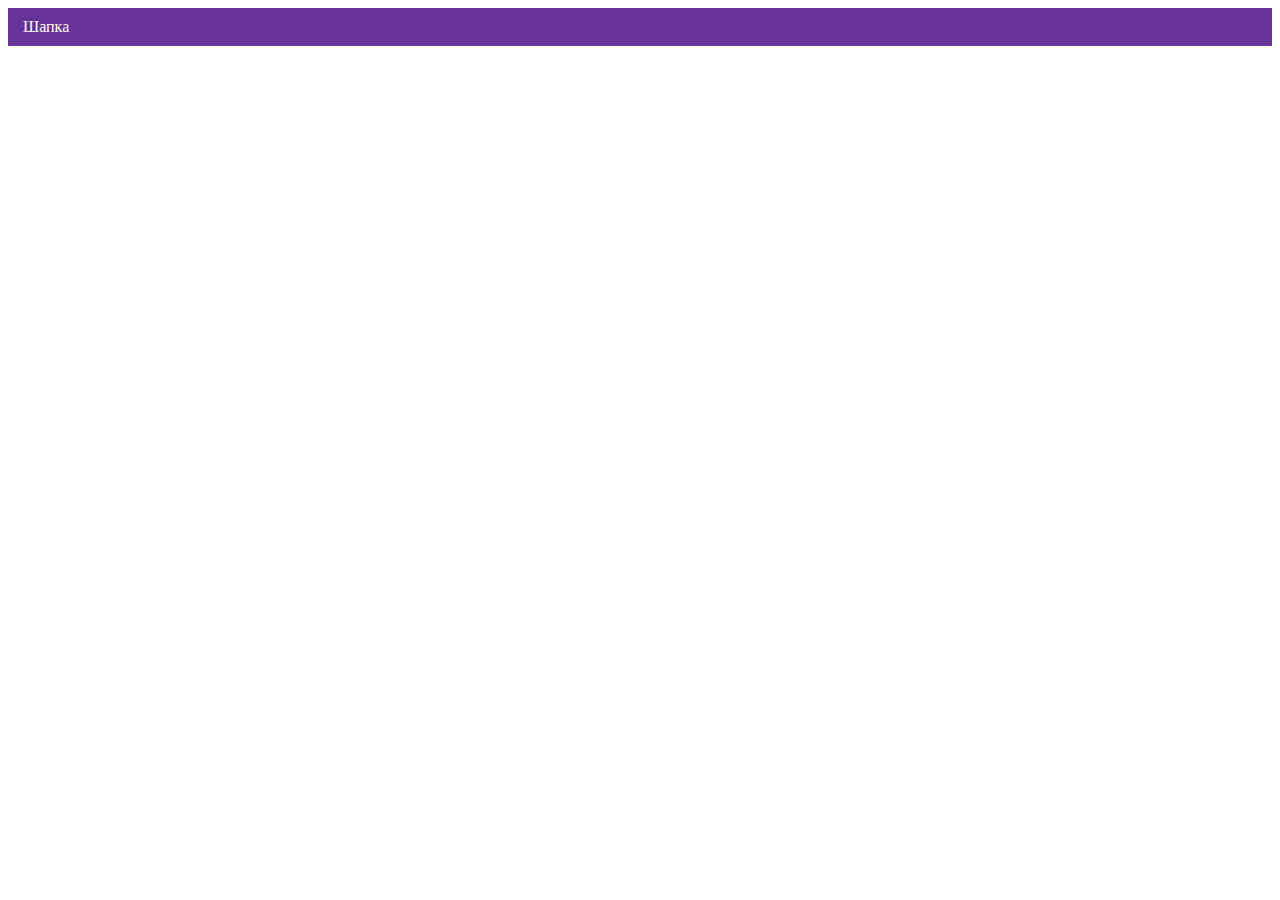
==== index.html @ df26bc3a "Deploying to gh-pages from @ htmlacademy-adaptive/2538269-cat-energy-32@46a7715b505631908f32eabb16e6" ====
<!DOCTYPE html><html class="page" lang="ru"><head><meta charset="UTF-8"><title>Название проекта</title><meta name="viewport" content="width=device-width,initial-scale=1"><link rel="stylesheet" href="styles/styles.css"><script src="scripts/index.js" defer="defer"></script></head><body class="page__body"><header class="header">Шапка</header></body></html>
---- styles/styles.css ----
.header{color:#fff;background-color:#639;padding:10px 15px}
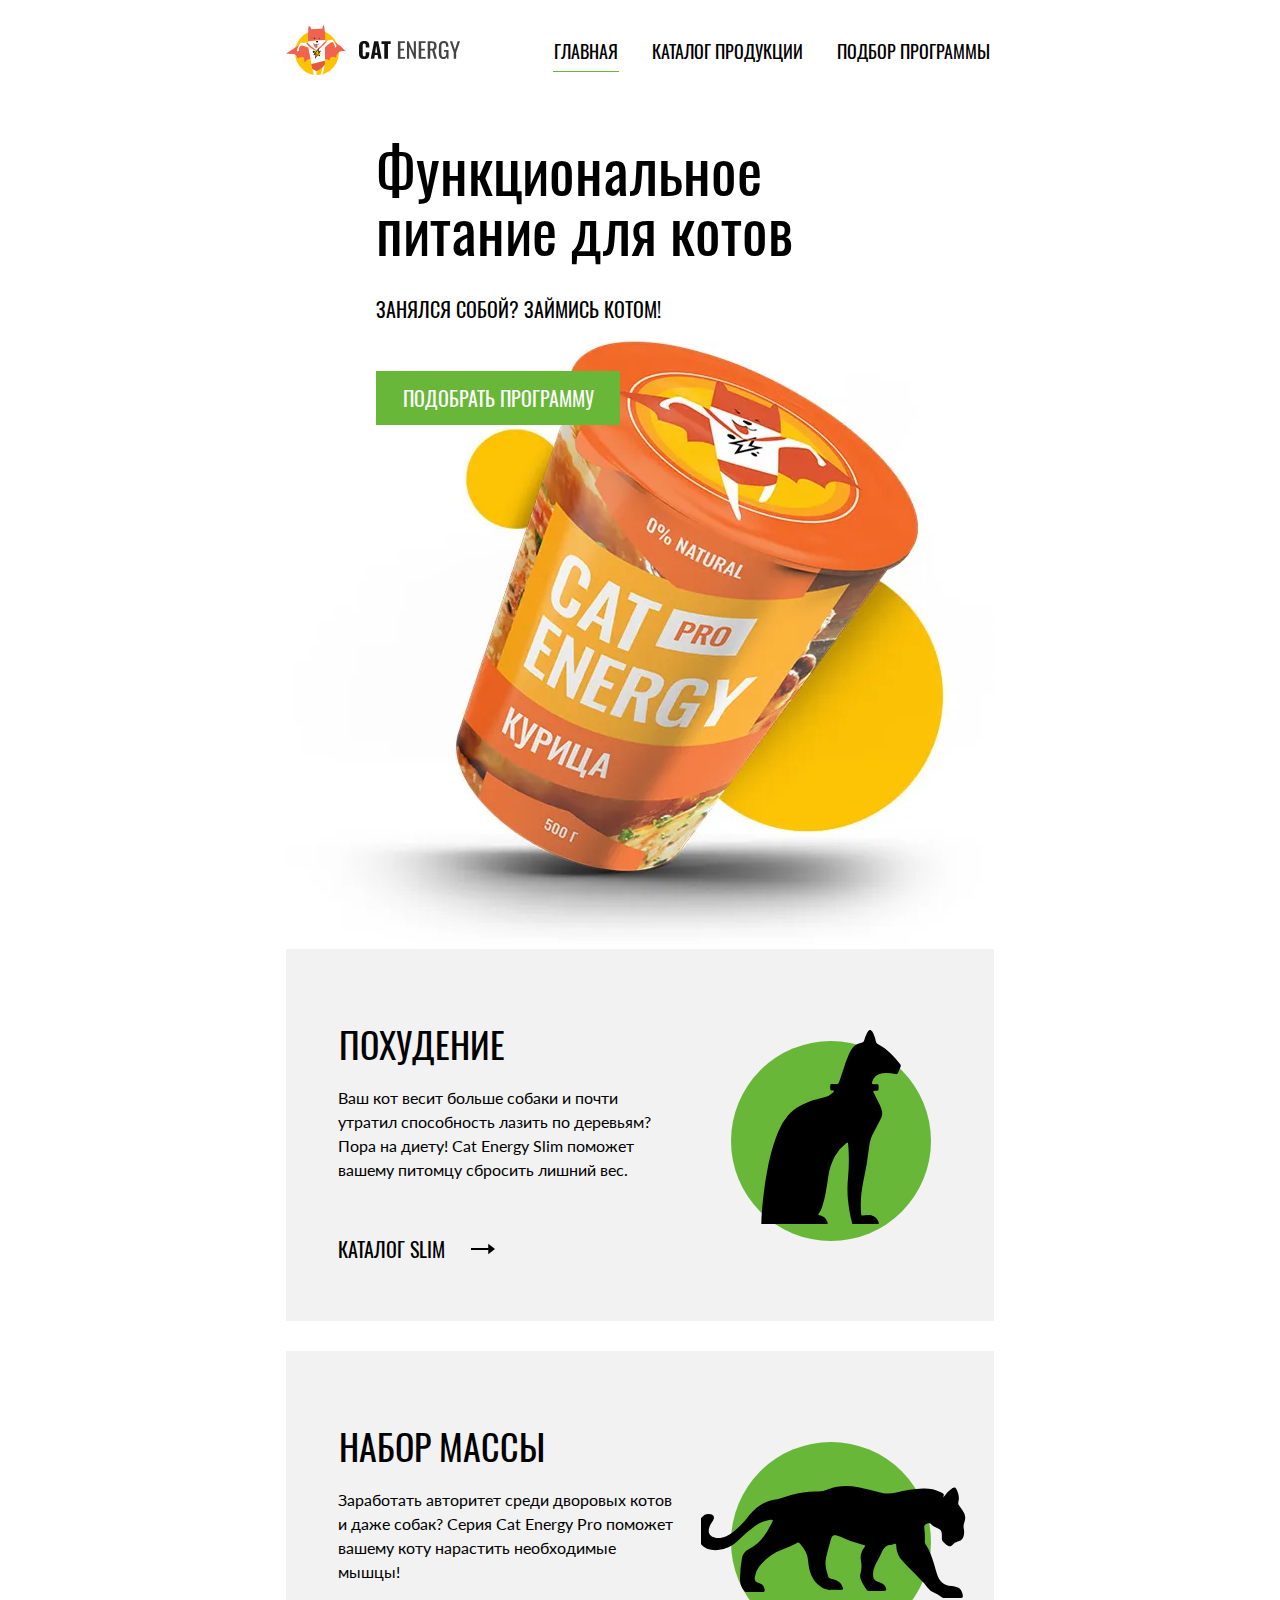
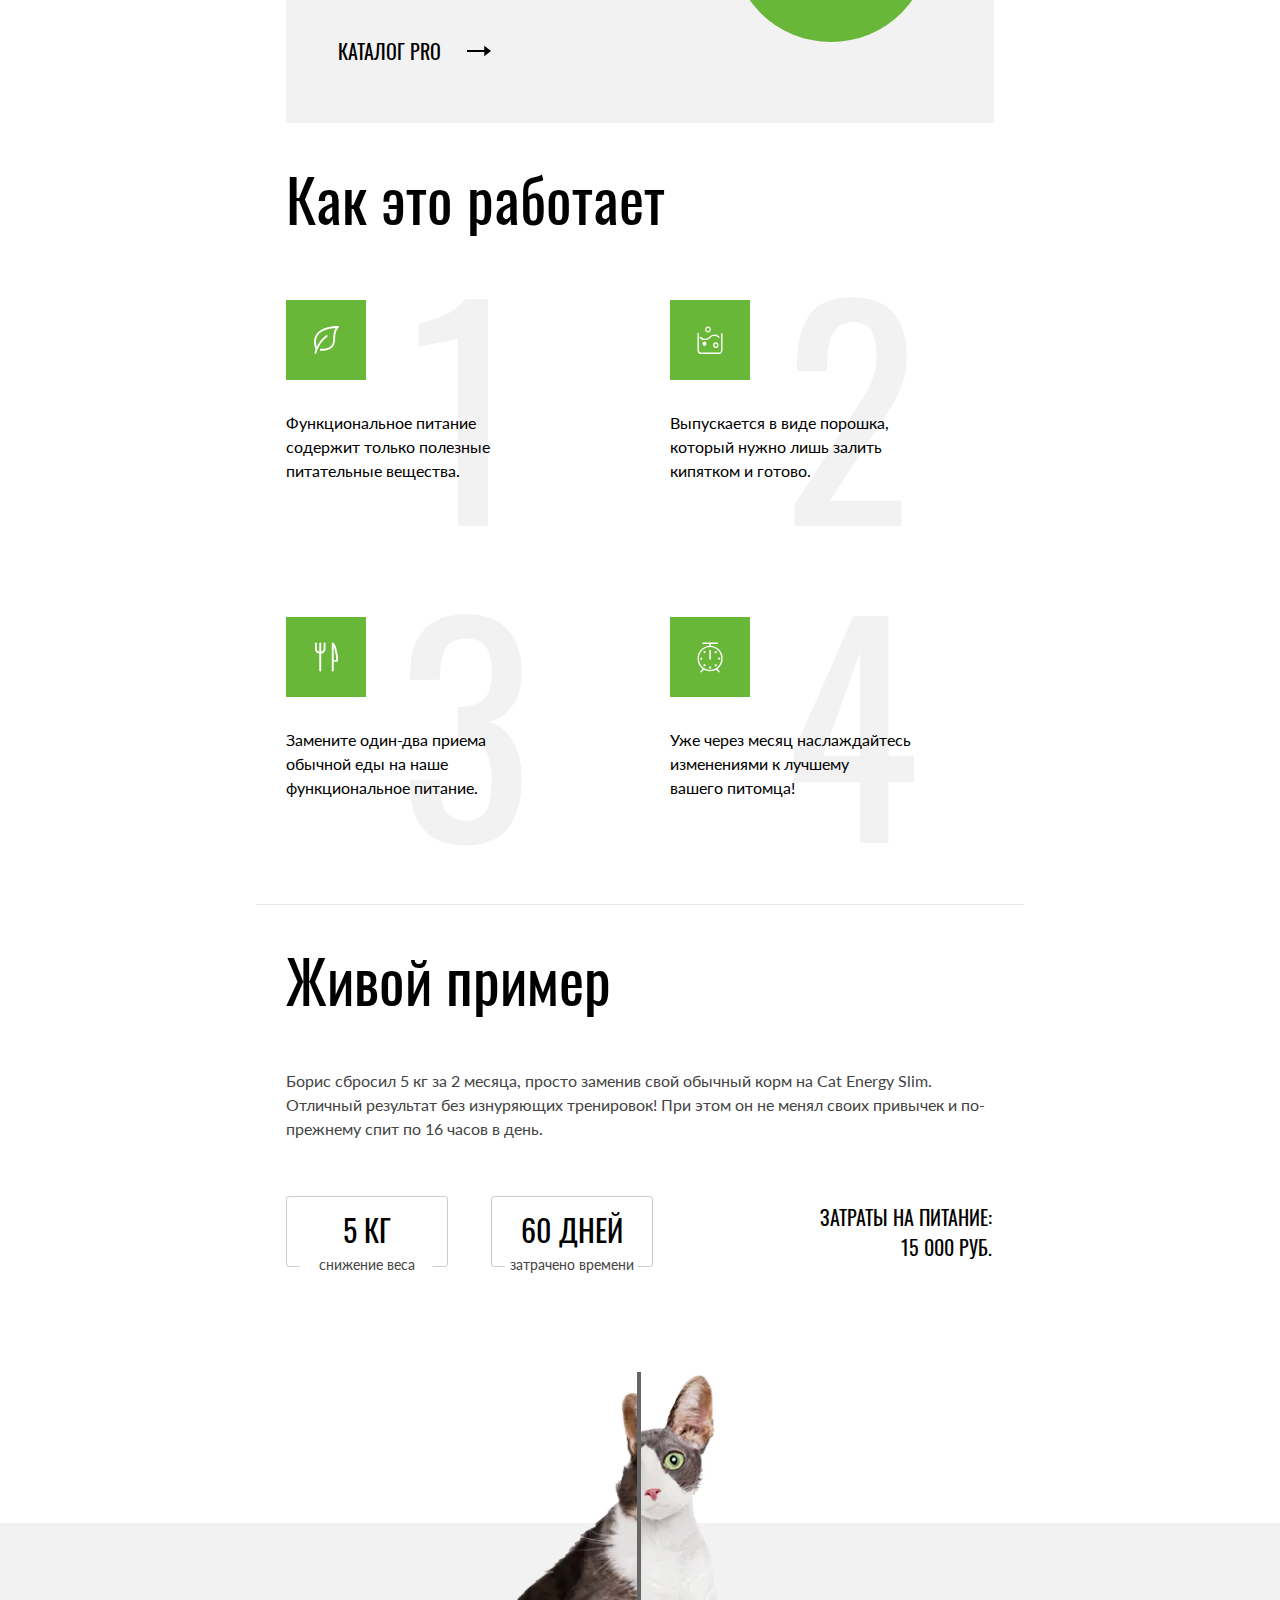
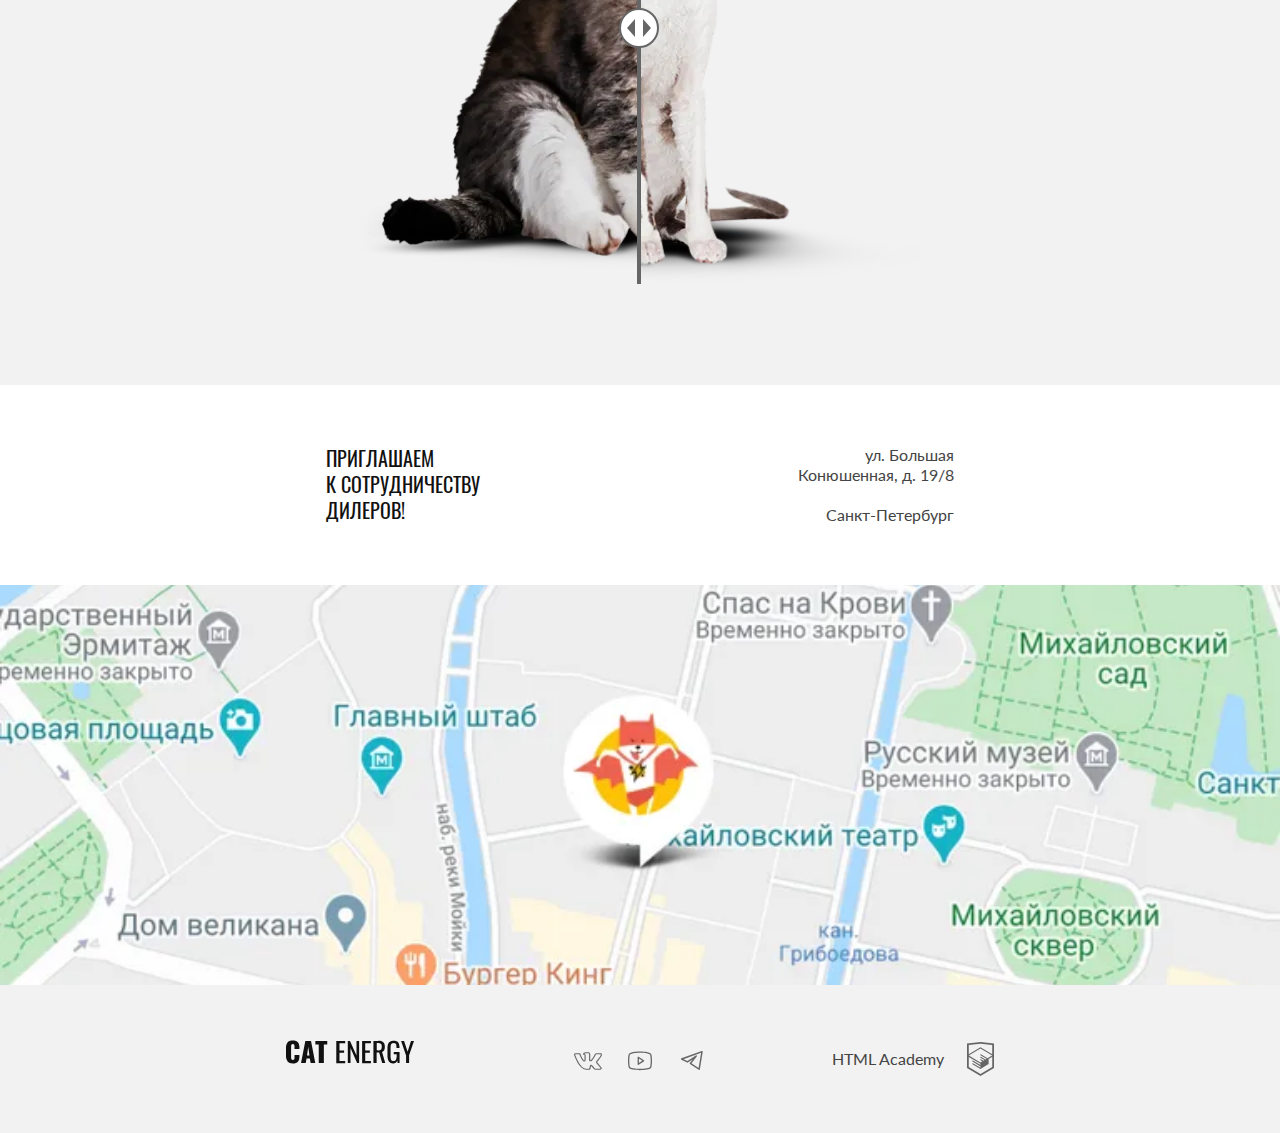
==== commit 4bfa3a6f: "Deploying to gh-pages from @ htmlacademy-adaptive/2538269-cat-energy-32@76dd453e97e5314ccc2fef06839f" ====
--- a/index.html
+++ b/index.html
@@ -1 +1 @@
-<!DOCTYPE html><html class="page" lang="ru"><head><meta charset="UTF-8"><title>Название проекта</title><meta name="viewport" content="width=device-width,initial-scale=1"><link rel="stylesheet" href="styles/styles.css"><script src="scripts/index.js" defer="defer"></script></head><body class="page__body"><header class="header">Шапка</header></body></html>+<!DOCTYPE html><html class="page" lang="ru"><head><meta charset="UTF-8"><title>Cat-energy</title><meta name="viewport" content="width=device-width,initial-scale=1"><link rel="icon" href="favicon.ico" sizes="32x32"><link rel="icon" href="favicons/icon.svg" type="image/svg+xml"><link rel="apple-touch-icon" href="favicons/apple-favicon.png"><link rel="manifest" href="manifest.webmanifest"><link rel="preload" href="fonts/oswald/oswaldregular.woff2" as="font" crossorigin="anonymous"><link rel="preload" href="fonts/lato/Lato-Regular.woff2" as="font" crossorigin="anonymous"><link rel="stylesheet" href="styles/styles.css"><link rel="preload" href="scripts/index.js" as="script"></head><body class="page__body"><header class="main-header"><nav class="main-nav wrapper"><div class="main-nav__logo logo"><a class="logo__link" href="index.html"><picture><source media="(min-width: 1440px)" srcset="images/logo-desktop.svg" width="70" height="59" type="image/svg+xml"><source media="(min-width: 768px)" srcset="images/logo-tablet.svg" width="60" height="50" type="image/svg+xml"><img class="logo__image" src="images/logo-mobile.svg" width="33" height="38" alt="Логотип Cat Energy."></picture></a><a class="logo__link logo__link--header" href="index.html"><picture><source media="(min-width: 1440px)" srcset="images/logo-text-tablet.svg" width="118" height="21" type="image/svg+xml"><source media="(min-width: 768px)" srcset="images/logo-text-tablet.svg" width="101" height="18" type="image/svg+xml"><img class="logo__text" src="images/logo-text-mobile.svg" width="101" height="22" alt="Cat Energy."></picture></a></div><button class="main-nav__toggle main-nav__toggle--closed main-nav__toggle--nojs" type="button" aria-label="Откройте меню."></button><ul class="site-list site-list--closed site-list--nojs"><li class="site-list__item"><a class="site-list__link site-list__link--index" href="index.html" aria-current="page">Главная</a></li><li class="site-list__item"><a class="site-list__link" href="catalog.html">Каталог продукции</a></li><li class="site-list__item"><a class="site-list__link" href="#">Подбор программы</a></li></ul></nav><section class="promo"><div class="wrapper"><div class="promo__container"><h1 class="promo__title">Функциональное<br>питание&nbsp;для&nbsp;котов</h1><p class="promo__slogan">Занялся собой? Займись котом!</p><picture><source media="(min-width: 1440px)" type="image/webp" width="552" height="499" srcset="images/promo-can-desctop@1x.webp, images/promo-can-desctop@2x.webp 2x"><source media="(min-width: 768px)" type="image/webp" width="709" height="609" srcset="images/promo-can-tablet@1x.webp, images/promo-can-tablet@2x.webp 2x"><source type="image/webp" width="280" height="270" srcset="images/promo-can-mobile@1x.webp, images/promo-can-mobile@2x.webp 2x"><source media="(min-width: 1440px)" width="552" height="499" type="image/png" srcset="images/promo-can-desctop@1x.png, images/promo-can-desctop@2x.png 2x"><source media="(min-width: 768px)" width="709" height="609" type="image/png" srcset="images/promo-can-tablet@1x.png, images/promo-can-tablet@2x.png 2x"><img class="promo__image" src="images/promo-can-mobile@1x.png" srcset="images/promo-can-mobile@2x.png 2x" width="280" height="270" loading="lazy" alt="Баночка корма с курицей."></picture><a class="button promo__button button--accent" href="#">Подобрать программу</a></div></div></section></header><main class="main-container"><section class="program wrapper"><h2 class="visually-hidden">Виды программ</h2><ul class="program__list"><li class="program__item"><div class="program__slim"></div><h3 class="program__title">похудение</h3><p class="program__description">Ваш кот весит больше собаки и почти утратил способность лазить по деревьям? Пора на диету! Cat Energy Slim поможет вашему питомцу сбросить лишний вес.</p><a class="program__link" href="#">каталог slim</a></li><li class="program__item"><div class="program__fat"></div><h3 class="program__title program__title--fat">Набор массы</h3><p class="program__description">Заработать авторитет среди дворовых котов и даже собак? Серия Cat Energy Pro поможет вашему коту нарастить необходимые мышцы!</p><a class="program__link" href="#">каталог pro</a></li></ul></section><section class="advantages wrapper"><h2 class="advantages__title">Как это работает</h2><ul class="advantages__list"><li class="advantages__item advantages__item--leaf"><p class="advantages__text">Функциональное питание содержит только полезные питательные вещества.</p></li><li class="advantages__item advantages__item--water"><p class="advantages__text">Выпускается в виде порошка, который нужно лишь залить кипятком и готово.</p></li><li class="advantages__item advantages__item--nutrition"><p class="advantages__text">Замените один-два приема обычной еды на наше функциональное питание.</p></li><li class="advantages__item advantages__item--time"><p class="advantages__text">Уже через месяц наслаждайтесь изменениями к лучшему вашего&nbsp;питомца!</p></li></ul></section><section class="stats stats-background"><div class="stats__container wrapper"><div class="stats__text"><h2 class="stats__title">Живой пример</h2><p class="stats__intro">Борис сбросил 5 кг за 2 месяца, просто заменив свой обычный корм на Cat Energy Slim. Отличный результат без изнуряющих тренировок! При этом он не менял своих привычек и по-прежнему спит по 16 часов в день.</p><div class="stats__wrapper"><dl class="stats__list"><div class="stats__item"><dt class="stats__description">снижение веса</dt><dd class="stats__number">5 кг</dd></div><div class="stats__item"><dt class="stats__description">затрачено времени</dt><dd class="stats__number">60 дней</dd></div></dl><p class="stats__cost">Затраты на питание: <span class="stats__sum">15 000 РУБ.</span></p></div></div><div class="stats__slider slider"><div class="slider__image"><picture><source media="(min-width: 768px)" width="560" height="512" type="image/webp" srcset="images/cat-fat-tablet@1x.webp, images/cat-fat-tablet@2x.webp 2x"><source type="image/webp" width="280" height="256" srcset="images/cat-fat-mobile@1x.webp, images/cat-fat-mobile@2x.webp 2x"><source media="(min-width: 1440px)" width="560" height="512" type="image/png" srcset="images/cat-fat-desctop@1x.png, images/cat-fat-desctop@2x.png 2x"><source media="(min-width: 768px)" width="560" height="512" type="image/jpeg" srcset="images/cat-fat-tablet@1x.png, images/cat-fat-tablet@2x.png 2x"><img class="slider__image-fat" src="images/cat-fat-mobile@1x.png" srcset="images/cat-fat-mobile@2x.png 2x" width="280" height="256" loading="lazy" alt="Фотография упитанного кота."></picture><picture><source media="(min-width: 768px)" width="560" height="512" type="image/webp" srcset="images/cat-slim-tablet@1x.webp, images/cat-slim-tablet@2x.webp 2x"><source type="image/webp" width="280" height="256" srcset="images/cat-slim-mobile@1x.webp, images/cat-slim-mobile@2x.webp 2x"><source media="(min-width: 1440px)" width="560" height="512" type="image/png" srcset="images/cat-slim-desctop@1x.png, images/cat-slim-desctop@2x.png 2x"><source media="(min-width: 768px)" width="560" height="512" type="image/jpeg" srcset="images/cat-slim-tablet@1x.png, images/cat-slim-tablet@2x.png 2x"><img class="slider__image-slim" src="images/cat-slim-mobile@1x.png" srcset="images/cat-slim-mobile@2x.png 2x" width="280" height="256" loading="lazy" alt="Фотография худого кота."></picture><button class="slider__range" type="button" aria-label="Ренджер сравнение до и после."></button></div></div></div></section></main><footer class="main-footer"><section class="main-footer__contacts contacts"><div class="contacts__wrapper wrapper"><h2 class="visually-hidden">Наши контакты</h2><p class="contacts__promo">Приглашаем к&nbsp;сотрудничеству дилеров!</p><p class="contacts__address">ул. Большая Конюшенная,&nbsp;д.&nbsp;19/8 <span>Санкт-Петербург</span></p></div><div class="contacts__location location"><picture><source media="(min-width: 1440px)" width="1440" height="400" type="image/webp" srcset="images/location-desctop@1x.webp, images/location-desctop@2x.webp 2x"><source media="(min-width: 768px)" width="768" height="400" type="image/webp" srcset="images/location-tablet@1x.webp, images/location-tablet@2x.webp 2x"><source type="image/webp" width="320" height="362" srcset="images/location-mobile@1x.webp, images/location-mobile@2x.webp 2x"><source media="(min-width: 1440px)" width="1440" height="400" type="image/png" srcset="images/location-desctop@1x.png, images/location-desctop@2x.png 2x"><source media="(min-width: 768px)" width="768" height="400" type="image/png" srcset="images/location-tablet@1x.png, images/location-tablet@2x.png 2x"><img class="location__map" src="images/location-mobile@1x.png" srcset="images/location-mobile@2x.png 2x" width="320" height="362" loading="lazy" alt="Карта с адресом"></picture><iframe class="location__interactive" src="https://www.google.com/maps/embed?pb=!1m18!1m12!1m3!1d1998.6036257197857!2d30.320472476826442!3d59.9387191620941!2m3!1f0!2f0!3f0!3m2!1i1024!2i768!4f13.1!3m3!1m2!1s0x469631f6df7d3481%3A0xc0016be317f9a6fd!2sCat%20Energy!5e0!3m2!1sru!2sru!4v1725801058405!5m2!1sru!2sru" width="600" height="450" style="border:0;" allowfullscreen="" loading="lazy" referrerpolicy="no-referrer-when-downgrade" title="Офис компании по адресу ул. Большая Конюшенная д.19/8, Санкт-Петербург"></iframe></div></section><div class="main-footer__background"><div class="main-footer__wrapper main-footer__wrapper--index wrapper"><div class="main-footer__logo logo"><a class="logo__link logo__link--footer" aria-label="Логотип Кэт Энерджи" href="index.html"><svg class="logo__footer" width="128" height="24"><use href="icons/stack.svg#logo-text"></use></svg></a></div><div class="main-footer__social social"><ul class="social__list"><li class="social__item"><a class="social__link social__link--vkontakte" href="https://vk.com/htmlacademy" target="_blank" rel="noreferrer noopener"><span class="visually-hidden">Перейти во ВКонтакте.</span></a></li><li class="social__item"><a class="social__link social__link--youtube" href="https://www.youtube.com/user/htmlacademyru" target="_blank" rel="noreferrer noopener"><span class="visually-hidden">Перейти в Youtube.</span></a></li><li class="social__item"><a class="social__link social__link--telegram" href="https://t.me/htmlacademy" target="_blank" rel="noreferrer noopener"><span class="visually-hidden">Перейти в Telegram.</span></a></li></ul></div><div class="main-footer__copyright copyright"><a class="copyright__link" href="https://up.htmlacademy.ru/profession/frontender/20/adaptive/32/module/3" target="_blank" rel="noreferrer noopener">HTML Academy <span class="copyright__image"></span></a></div></div></div></footer><script src="scripts/index.js" defer="defer"></script></body></html>--- a/styles/styles.css
+++ b/styles/styles.css
@@ -1 +1 @@
-.header{color:#fff;background-color:#639;padding:10px 15px}+@font-face{font-family:Lato;font-weight:400;font-style:normal;src:url(../fonts/lato/Lato-Regular.woff2)format("woff2"),url(../fonts/lato/Lato-Regular.woff)format("woff");font-display:swap}@font-face{font-family:Oswald;font-weight:400;font-style:normal;src:url(../fonts/oswald/oswaldregular.woff2)format("woff2"),url(../fonts/oswald/oswaldregular.woff)format("woff");font-display:swap}*,:before,:after{box-sizing:border-box}img{object-fit:contain;max-width:100%;height:auto}.wrapper{width:320px;margin:auto;padding-left:20px;padding-right:20px}@media (width>=768px){.wrapper{width:768px;padding-left:30px;padding-right:30px}}@media (width>=1440px){.wrapper{width:1440px;margin:auto;padding-left:110px;padding-right:110px;position:relative}}.visually-hidden{clip:rect(0 0 0 0);border:0;width:1px;height:1px;margin:-1px;padding:0;position:absolute;overflow:hidden}.button{text-align:center;text-transform:uppercase;cursor:pointer;border:none;margin:0;font-family:Oswald,sans-serif;font-size:16px;line-height:20px;text-decoration:none;display:block}@media (width>=768px){.button{font-size:20px;line-height:26px}}.button:hover{background-color:#5eaa2f}.button:active{color:#8ec36d;background-color:#5eaa2f}.button--accent{color:#fff;text-transform:uppercase;background-color:#68b738}.button--more{color:#444;background-color:#f2f2f2;padding:10px;font-size:16px;line-height:20px;display:block}.button--more:hover{background-color:#ebebeb}.button--more:active{color:#444;background-color:#ebebeb}.page{height:100%}.page__body{color:#444;background-color:#fff;flex-direction:column;min-width:320px;min-height:100%;margin:0;font-family:Lato,sans-serif;font-size:14px;line-height:18px;display:flex}@media (width>=1440px){.main-header{background-image:-webkit-linear-gradient(90deg,#68b738d9 1040px,#62a53b 1041px),-webkit-image-set(url(../images/promo-background-desk@1x.webp) 1x type("image/webp"),url(../images/promo-background-desk@2x.webp) 2x type("image/webp"),url(../images/promo-background-desk@1x.jpg) 1x type("image/jpg"),url(../images/promo-background-desk@2x.jpg) 2x type("image/jpg"));background-image:linear-gradient(90deg,#68b738d9 1040px,#62a53b 1041px),image-set("../images/promo-background-desk@1x.webp" 1x type("image/webp"),"../images/promo-background-desk@2x.webp" 2x type("image/webp"),"../images/promo-background-desk@1x.jpg" 1x type("image/jpg"),"../images/promo-background-desk@2x.jpg" 2x type("image/jpg"));background-position:50vw 0,50vw 0;background-repeat:no-repeat;background-size:100% 694px,1041px 694px}}.main-header--catalog{background-image:none}.logo{align-items:center;display:flex}@media (width>=768px){.logo{gap:13px;max-width:174px}}@media (width>=1440px){.logo{gap:14px;max-width:202px}}.logo__link--header{align-items:center;width:101px;height:20px;display:flex}@media (width>=1440px){.logo__link--header{width:118px}}@media (width<=767px){.logo__link--catalog{padding-top:5px}}.logo__link--footer{width:128px;height:24px;display:flex}@media (width>=768px){.logo__link--footer{height:38px}}@media (width>=1440px){.logo__link--footer{height:33px}}.logo__image{margin-right:56px;display:block}@media (width>=768px){.logo__image{margin-right:0}}.logo__text{display:block}.logo__footer{color:#111}.logo__footer:hover{color:#3e3e3e}.logo__footer:active{color:#6b6b6b}.main-nav{flex-wrap:wrap;align-items:center;padding-top:13px;padding-bottom:14px;display:flex}@media (width>=768px){.main-nav{gap:15px;padding-top:25px;padding-bottom:64px}}@media (width>=1440px){.main-nav{padding-top:55px;padding-bottom:74px}}.main-nav__logo:hover{opacity:.8}.main-nav__logo:active{opacity:.6}.main-nav__toggle--open{cursor:pointer;background-color:#fff;border:none;width:24px;height:24px;margin:0 0 0 auto;padding:0;display:block}@media (width>=768px){.main-nav__toggle--open{display:block}}@media (width<=767px){.main-nav__toggle--open:after{content:"";background-color:#000;width:24px;height:24px;display:block;-webkit-mask-image:url(../icons/stack.svg#open-button);mask-image:url(../icons/stack.svg#open-button)}}.main-nav__toggle--closed{cursor:pointer;background-color:#fff;border:none;width:24px;height:24px;margin:0 0 0 auto;padding:0;display:block}@media (width>=768px){.main-nav__toggle--closed{display:none}}@media (width<=767px){.main-nav__toggle--closed:after{content:"";background-color:#000;width:24px;height:24px;display:block;-webkit-mask-image:url(../icons/stack.svg#closed-button);mask-image:url(../icons/stack.svg#closed-button)}}.main-nav__toggle--nojs{display:none}.site-list{background-color:#fff;width:100%;margin:0;padding:0;list-style-type:none;position:absolute;top:64px;left:0}@media (width>=768px){.site-list{flex-wrap:wrap;gap:32px;width:auto;min-width:441px;margin-left:auto;display:flex;position:relative;top:0}}@media (width>=1440px){.site-list{background-color:unset;gap:35px;width:480px}}@media (width<=767px){.site-list--open{flex-direction:column;width:100%;display:flex;position:absolute;left:0}.site-list--closed{display:none}.site-list--nojs{width:100vw;margin-left:calc(50% - 50vw);margin-right:calc(50% - 50vw);display:block;position:relative;top:14px}.site-list__item{border-bottom:1px solid #e6e6e6}.site-list__item:first-child{border-top:1px solid #e6e6e6}}@media (width>=768px){.site-list__item-current{border-bottom:2px solid #68b738}}@media (width>=1440px){.site-list__item-current{border-bottom:2px solid #68b738}}.site-list__link{text-align:center;color:#000;text-transform:uppercase;padding:22px 10px 24px;font-family:Oswald,sans-serif;font-size:20px;line-height:20px;text-decoration:none;display:block}@media (width>=768px){.site-list__link{padding:11px 1px 8px;font-size:18px;line-height:24px}}@media (width>=1440px){.site-list__link{color:#fff;padding:10px 0 6px;font-size:20px;line-height:30px}}.site-list__link:hover{opacity:.6}.site-list__link:active{opacity:.3}@media (width>=1440px){.site-list__link--catalog{color:#111}}@media (width>=768px){.site-list__link--index{border-bottom:1px solid #68b738}}@media (width>=1440px){.site-list__link--index{border-bottom:1px solid #fff}}.promo{flex-direction:column;font-family:Oswald,sans-serif;font-size:14px;line-height:14px;display:flex}@media (width<=767px){.promo{background-image:-webkit-image-set(url(../images/promo-background-mobile@1x.webp) 1x type("image/webp"),url(../images/promo-background-mobile@2x.webp) 2x type("image/webp"),url(../images/promo-background-mobile@1x.jpg) 1x type("image/jpg"),url(../images/promo-background-mobile@2x.jpg) 2x type("image/jpg")),-webkit-linear-gradient(#64a73b 302px,#fff 302px);background-image:image-set("../images/promo-background-mobile@1x.webp" 1x type("image/webp"),"../images/promo-background-mobile@2x.webp" 2x type("image/webp"),"../images/promo-background-mobile@1x.jpg" 1x type("image/jpg"),"../images/promo-background-mobile@2x.jpg" 2x type("image/jpg")),linear-gradient(#64a73b 302px,#fff 302px);background-position:top;background-repeat:no-repeat;background-size:320px 302px,100%}}.promo__container{color:#fff;text-align:center;font-weight:400}@media (width>=768px){.promo__container{text-align:left;flex-direction:column;min-height:810px;padding:0 0 0 90px;display:flex}}@media (width>=1440px){.promo__container{min-height:506px;padding:35px 0 0 80px}}.promo__title{color:#fff;margin:27px 0 25px;font-size:36px;font-weight:400;line-height:36px}@media (width>=768px){.promo__title{color:#000;word-spacing:-1px;margin:0 0 40px;font-size:60px;line-height:60px}}@media (width>=1440px){.promo__title{width:414px;margin:0 0 39px}}.promo__slogan{text-align:center;text-transform:uppercase;margin:0 0 29px}@media (width>=767px){.promo__slogan{color:#fff;font-size:14px;line-height:14px}}@media (width>=768px){.promo__slogan{color:#000;text-align:left;margin-bottom:52px;font-size:20px;line-height:20px}}@media (width>=1440px){.promo__slogan{width:283px}}.promo__image{margin:0 auto 3px;display:block}@media (width>=768px){.promo__image{background-attachment:fixed;margin:0;display:block;position:absolute;top:341px;right:calc(50% - 355px)}}@media (width>=1440px){.promo__image{top:0;left:49.5%;transform:translate(-28%,-45px)}}.promo__button{color:#fff;text-transform:uppercase;background-color:#68b738;padding:10px 15px}@media (width>=768px){.promo__button{max-width:244px;padding:14px 26px;position:relative}}.main-container{flex-direction:column;flex-grow:1;display:flex;overflow:hidden}.program{padding-top:20px}@media (width>=768px){.program{padding-top:0;padding-bottom:0}}@media (width>=1440px){.program{padding-top:82px}}.program__list{flex-direction:column;gap:20px;margin:0;padding:0;list-style-type:none;display:flex}@media (width>=768px){.program__list{gap:30px}}@media (width>=1440px){.program__list{flex-direction:row;gap:80px}}.program__item{background-color:#f2f2f2;padding:30px 32px 16px 20px;position:relative}@media (width>=768px){.program__item{flex-direction:column;align-items:flex-start;padding:77px 316px 53px 52px;display:flex}}@media (width>=1440px){.program__item{width:570px;padding:76px 61px 55px 52px}}.program__slim{background-color:#68b738;border-radius:50%;width:50px;height:50px;margin-top:-6px;margin-right:20px;display:block;position:absolute}@media (width>=768px){.program__slim{width:200px;height:200px;margin-top:15px;right:43px}}@media (width>=1440px){.program__slim{width:100px;height:100px;top:32px;right:auto}}.program__slim:before{content:"";background-image:url(../icons/stack.svg#icon-cat-slim);background-repeat:no-repeat;width:36px;height:50px;display:block;position:absolute;bottom:3px;left:calc(50% - 18px)}@media (width>=768px){.program__slim:before{width:140px;height:194px;bottom:17px;left:calc(50% - 70px)}}@media (width>=1440px){.program__slim:before{width:70px;height:97px;bottom:9px;left:calc(50% - 35px)}}.program__fat{background-color:#68b738;border-radius:50%;width:50px;height:50px;margin-top:-5px;display:block;position:absolute}@media (width>=768px){.program__fat{width:200px;height:200px;margin-top:14px;right:63px}}@media (width>=1440px){.program__fat{width:100px;height:100px;top:33px;right:auto}}.program__fat:before{content:"";background-image:url(../icons/stack.svg#icon-cat-fat);background-repeat:no-repeat;width:67px;height:28px;display:block;position:absolute;bottom:11px;left:calc(50% - 32px)}@media (width>=768px){.program__fat:before{width:268px;height:112px;bottom:44px;left:calc(50% - 130px)}}@media (width>=1440px){.program__fat:before{width:134px;height:56px;bottom:24px;left:calc(50% - 67px)}}.program__title{text-transform:uppercase;color:#000;text-align:center;margin:0 0 29px 21px;font-family:Oswald,sans-serif;font-size:24px;font-weight:400;line-height:37px}@media (width>=768px){.program__title{margin:0 0 24px 1px;font-size:36px;line-height:36px}}@media (width>=1440px){.program__title{margin-bottom:74px;margin-left:162px}}@media (width<=767px){.program__title--fat{margin-top:1px;margin-left:51px}}.program__description{border-bottom:1px solid #d9d9d9;margin:0;padding-bottom:23px}@media (width>=768px){.program__description{color:#000;border:none;padding-bottom:48px;font-size:16px;line-height:24px}}@media (width>=1440px){.program__description{padding-bottom:23px}}.program__link{color:#000;text-transform:uppercase;margin-top:15px;padding:3px 57px 5px 1px;font-family:Oswald,sans-serif;font-size:16px;line-height:16px;text-decoration:none;display:flex}@media (width>=768px){.program__link{align-items:center;margin:0;padding:4px 57px 4px 0;font-size:20px;line-height:30px;display:flex}}.program__link:after{content:"";transform-origin:0;background-image:url(../icons/stack.svg#icon-sring);align-self:center;width:24px;height:12px;margin-left:16px;transition:transform .3s linear;display:flex;position:relative}@media (width>=768px){.program__link:after{margin-left:26px}}.program__link:hover:after{transform:scaleX(1.35)}.program__link:active{opacity:.3}.advantages{padding-top:21px;padding-bottom:49px}@media (width>=768px){.advantages{border-bottom:1px solid #e6e6e6;padding-top:45px;padding-bottom:47px}}@media (width>=1440px){.advantages{border-bottom:none;padding-top:71px;padding-bottom:69px}}.advantages__title{color:#000;margin:0 1px 40px;font-family:Oswald,sans-serif;font-size:36px;font-weight:400;line-height:40px}@media (width>=768px){.advantages__title{margin:0 0 32px;font-size:60px;line-height:60px}}.advantages__list{flex-direction:column;gap:20px;margin:0;padding:0;list-style-type:none;display:flex}@media (width>=768px){.advantages__list{counter-reset:example 0;flex-flow:wrap;gap:37px 137px}}@media (width>=1440px){.advantages__list{flex-flow:wrap;gap:83px;display:flex}}.advantages__item{color:#444;gap:20px;display:flex}@media (width>=768px){.advantages__item{color:#000;flex-direction:column;gap:31px;width:247px;padding:40px 0 57px;font-size:16px;line-height:24px;display:flex}}@media (width>=1440px){.advantages__item{width:242px;padding:40px 0 57px}}.advantages__item:before{background-color:#68b738;background-position:50%;width:60px;min-width:60px;height:60px}@media (width>=768px){.advantages__item:before{width:80px;height:80px}.advantages__item:after{counter-increment:example;content:counter(example);color:#f2f2f2;text-align:center;z-index:-1;width:128px;height:280px;font-family:Oswald,sans-serif;font-size:280px;line-height:280px;position:absolute;top:0;right:6px}}@media (width>=1440px){.advantages__item:after{right:3px}}.advantages__item--leaf,.advantages__item--water,.advantages__item--nutrition,.advantages__item--time{position:relative}.advantages__item--leaf:before{content:"";background-color:#68b738;background-image:url(../icons/stack.svg#icon-leaf);background-position:50%;background-repeat:no-repeat;background-size:25px 32px;width:60px;height:60px;position:relative}@media (width>=768px){.advantages__item--leaf:before{width:80px;height:80px}}.advantages__item--water:before{content:"";background-color:#68b738;background-image:url(../icons/stack.svg#icon-water);background-position:50%;background-repeat:no-repeat;background-size:26px 29px;width:60px;height:60px;position:relative}@media (width>=768px){.advantages__item--water:before{width:80px;height:80px}}.advantages__item--nutrition:before{content:"";background-color:#68b738;background-image:url(../icons/stack.svg#icon-nutrition);background-position:50%;background-repeat:no-repeat;background-size:25px 30px;width:60px;height:60px;position:relative}@media (width>=768px){.advantages__item--nutrition:before{width:80px;height:80px}}.advantages__item--time:before{content:"";background-color:#68b738;background-image:url(../icons/stack.svg#icon-time);background-position:50%;background-repeat:no-repeat;background-size:26px 31px;width:60px;height:60px;position:relative}@media (width>=768px){.advantages__item--time:before{width:80px;height:80px}}.advantages__text{margin:0;padding:2px 0}@media (width>=768px){.advantages__text{padding:0}}.stats{padding:25px 0 40px}@media (width>=768px){.stats{padding:44px 0 101px}}@media (width>=1440px){.stats{padding:0 0 75px;position:relative}}.stats-background{background:#eaeaea}@media (width>=768px){.stats-background{background-image:linear-gradient(#fff 618px,#f2f2f2 160px)}}@media (width>=1440px){.stats-background{background-image:linear-gradient(#fff 136px,#f2f2f2 135px)}.stats__container{gap:225px;display:flex}}.stats__title{color:#000;margin:0 0 40px;font-family:Oswald,sans-serif;font-size:36px;font-weight:400;line-height:40px}@media (width>=768px){.stats__title{margin:0 0 60px;font-size:60px;line-height:60px}}@media (width>=1440px){.stats__title{margin:0 0 146px}.stats__text{flex-direction:column;width:436px;display:flex}}.stats__intro{margin:0 0 20px;padding:0}@media (width>=768px){.stats__intro{color:#444;margin:0 0 55px;font-size:16px;line-height:24px}}@media (width>=1440px){.stats__intro{width:436px;margin:0 0 69px}}.stats__wrapper{flex-wrap:wrap;display:flex}@media (width>=768px){.stats__wrapper{gap:167px}}@media (width>=1440px){.stats__wrapper{flex-direction:column;gap:20px;width:366px}}.stats__list{justify-content:space-between;width:280px;margin:0 0 32px;display:flex}@media (width>=768px){.stats__list{width:367px;margin-bottom:105px}}@media (width>=1440px){.stats__list{margin-bottom:31px}}.stats__item{border:1px solid #cdcdcd;border-radius:3px;width:124px;position:relative}@media (width>=768px){.stats__item{width:162px}}.stats__description{text-align:center;background-color:#eaeaea;margin:0 auto -5px;font-size:12px;line-height:12px;position:absolute;bottom:4px;left:50%;transform:translate(-50%,50%)}@media (width>=768px){.stats__description{background-color:#fff;font-size:14px;line-height:14px;bottom:6px;left:14%;right:3%;transform:translate(-7%,50%)}}@media (width>=1440px){.stats__description{background-color:#f2f2f2}}.stats__number{color:#000;text-align:center;text-transform:uppercase;margin:0;padding:14px 0 18px;font-family:Oswald,sans-serif;font-size:24px;line-height:24px;display:block}@media (width>=768px){.stats__number{font-size:30px;line-height:37px}}.stats__cost{color:#000;text-transform:uppercase;text-align:center;margin:0 auto 20px;font-family:Oswald,sans-serif;font-size:14px;line-height:20px}@media (width>=768px){.stats__cost{flex-direction:column;align-items:flex-end;gap:10px;width:172px;margin:0;padding-top:11px;font-size:20px;line-height:20px;display:flex}}@media (width>=1440px){.stats__cost{flex-direction:row;justify-content:space-between;width:327px;padding:10px 0 0 2px}}.slider__image{width:280px;height:256px;position:relative}@media (width>=768px){.slider__image{width:560px;height:512px;margin:0 auto;display:flex}}.slider__image-fat{-webkit-clip-path:inset(0 50% 0 0);clip-path:inset(0 50% 0 0);width:100%;height:100%;display:block}.slider__image-slim{-webkit-clip-path:inset(0 0 0 50%);clip-path:inset(0 0 0 50%);width:100%;height:100%;display:block;position:absolute;top:0;left:0}.slider__range{background-color:#666;border:none;width:4px;height:256px;padding:0;display:block;position:absolute;top:0;left:49%}@media (width>=768px){.slider__range{height:512px;top:0;left:49.5%}}.slider__range:before{content:"";background-color:#fff;border:2px solid #666;border-radius:50%;width:40px;height:40px;margin:0;padding:0;position:absolute;transform:translate(-50%,-50%)}.slider__range:after{content:"";background-color:#666;width:24px;height:18px;position:absolute;transform:translate(-50%,-50%);-webkit-mask-image:url(../icons/stack.svg#slider-string);mask-image:url(../icons/stack.svg#slider-string);-webkit-mask-position:50%;mask-position:50%;-webkit-mask-repeat:no-repeat;mask-repeat:no-repeat}.slider__range:hover:before{border:2px solid #68b738}.slider__range:hover,.slider__range:hover:after{cursor:pointer;background-color:#68b738}.slider__range:active,.slider__range:active:after{opacity:.6}@media (width>=1440px){.main-footer__contacts{position:relative}}.main-footer__background{background-color:#f2f2f2}.main-footer__wrapper{flex-direction:column;align-items:center;padding-top:40px;padding-bottom:40px;display:flex}@media (width>=768px){.main-footer__wrapper{flex-direction:row;justify-content:space-between;padding-top:55px;padding-bottom:55px}}@media (width>=1440px){.main-footer__wrapper{padding-top:66px;padding-bottom:66px}}.main-footer__logo{justify-content:center;padding-bottom:20px}@media (width>=768px){.main-footer__logo{justify-content:flex-start;padding-bottom:0}}@media (width>=1440px){.main-footer__logo{padding:2px 0 0}}.main-footer__social{border-top:1px solid #d9d9d9;border-bottom:1px solid #d9d9d9;width:100%;padding-top:20px;padding-bottom:20px}@media (width>=768px){.main-footer__social{border:none;width:170px;padding:0 39px}}@media (width>=1440px){.main-footer__social{width:165px}}.main-footer__copyright{width:100%;padding-top:18px}@media (width>=768px){.main-footer__copyright{width:168px;padding:0}}.contacts__wrapper{background-color:#fff;gap:17px;padding-top:26px;padding-bottom:26px;display:flex}@media (width>=768px){.contacts__wrapper{gap:306px;padding:60px 70px 40px}}@media (width>=1440px){.contacts__wrapper{z-index:2;background-color:#fff;gap:87px;width:565px;height:199px;margin:0;padding:60px 78px 58px 79px;position:absolute;top:96px;right:764px}}.contacts__promo{color:#111;text-transform:uppercase;margin:0;font-family:Oswald,sans-serif;font-size:16px;line-height:20px}@media (width>=768px){.contacts__promo{font-size:20px;line-height:26px}}.contacts__address{margin:0;font-size:14px;line-height:20px}@media (width>=768px){.contacts__address{text-align:right;flex-direction:column;gap:20px;margin-bottom:20px;font-size:16px;line-height:20px;display:flex}}@media (width>=1440px){.contacts__address{text-align:left;gap:18px}}.location{position:relative}.location__interactive{border:0;width:100%;height:362px;display:block;position:absolute;top:0}@media (width>=768px){.location__interactive{height:400px}}@media (width>=1440px){.location__interactive{height:100%;min-height:400px}}.location__map{object-fit:cover;min-width:100%;height:362px;margin:0 auto;display:block;position:relative}@media (width>=768px){.location__map{height:400px}}.social__list{flex-wrap:wrap;justify-content:center;gap:26px;margin:0;padding:0;list-style-type:none;display:flex}@media (width>=768px){.social__list{flex-direction:row;justify-content:flex-start;align-items:center;gap:26px;width:170px;padding:6px 0 2px}}@media (width>=1440px){.social__list{flex-direction:row;width:132px}}.social__link{width:28px;height:22px;display:block}.social__link:hover{cursor:pointer;background-color:#68b738}.social__link:focus{background-color:#68b738}.social__link:active{opacity:.3;background-color:#68b738}.social__link--vkontakte{background-color:#666;-webkit-mask-image:url(../icons/stack.svg#icon-vkontacte);mask-image:url(../icons/stack.svg#icon-vkontacte)}.social__link--youtube{background-color:#666;width:24px;-webkit-mask-image:url(../icons/stack.svg#icon-youtube);mask-image:url(../icons/stack.svg#icon-youtube)}.social__link--telegram{background-color:#666;height:20px;-webkit-mask-image:url(../icons/stack.svg#icon-telegram);mask-image:url(../icons/stack.svg#icon-telegram)}.copyright__link{color:#444;cursor:pointer;justify-content:space-between;align-items:center;font-size:16px;line-height:20px;text-decoration:none;display:flex}@media (width>=768px){.copyright__link{justify-content:flex-end;gap:23px}}.copyright__image{background-color:#666;width:27px;height:34px;display:block;-webkit-mask-image:url(../icons/stack.svg#icon-html-academy);mask-image:url(../icons/stack.svg#icon-html-academy)}.copyright__link:hover .copyright__image,.copyright__link:focus-visible .copyright__image{background-color:#68b738}.copyright__link:active{opacity:.3}.catalog{border-top:1px solid #d9d9d9;border-bottom:1px solid #d9d9d9;padding-top:27px;padding-bottom:25px}@media (width>=768px){.catalog{border:none;width:708px;margin:0 auto;padding:0 0 73px}}@media (width>=1440px){.catalog{width:1440px;padding-bottom:70px;padding-left:110px;padding-right:110px}}.catalog__wrapper{width:280px;margin:0 auto}@media (width>=768px){.catalog__wrapper{width:708px}}@media (width>=1440px){.catalog__wrapper{width:1220px}}.catalog__title{color:#000;margin:0 0 41px;font-family:Oswald,sans-serif;font-size:36px;font-weight:400;line-height:36px}@media (width>=768px){.catalog__title{margin:0 0 84px;font-size:60px;line-height:60px}}@media (width>=1440px){.catalog__title{margin:0 0 84px}}.catalog__list{margin:0;padding:0;list-style-type:none}@media (width>=768px){.catalog__list{flex-wrap:wrap;gap:60px;display:flex}}@media (width>=1440px){.catalog__list{gap:63px 80px}}.catalog__card{border-top:1px solid #d9d9d9}@media (width>=768px){.catalog__card{border:none}}.card{padding:20px 20px 25px}@media (width>=768px){.card{background-image:linear-gradient(#fff 81px,#f2f2f2 81px);padding:0 37px 40px}}@media (width>=1440px){.card{padding:10px 38px 40px}}.card__container{margin:0 auto 16px;display:flex}@media (width>=768px){.card__container{flex-direction:column;margin:0 auto 32px}}@media (device-width>=1440px){.card__container{gap:12px;margin:0 auto 37px}}.card__link{justify-content:center;align-items:center;width:140px;height:107px;padding:0;display:flex}@media (width>=768px){.card__link{width:250px;height:242px;padding:4px 0 12px}}@media (width>=1440px){.card__link{width:169px;height:210px;padding:19px 0}}@media (width>=768px){.card__link--big{padding:0 26px 10px}}@media (width>=1440px){.card__link--big{padding:0}.card__image{display:block}}.card__header{color:#222;text-decoration:none}@media (width>=768px){.card__header{text-align:center}}.card__block{width:140px}@media (width>=768px){.card__block{width:auto}}.card__title{text-transform:uppercase;width:76px;margin:0 0 14px;font-family:Oswald,sans-serif;font-size:16px;font-weight:400;line-height:20px}@media (width>=768px){.card__title{width:135px;margin:0 auto 13px;padding-right:3px;font-size:20px;line-height:24px}}@media (width>=1440px){.card__title{margin:0 auto 18px}}.card__button{padding:10px;font-size:16px;line-height:20px}.card-more__button{background-image:url(../icons/stack.svg#plus);background-repeat:no-repeat;background-color:inherit;border:none;width:30px;height:30px;margin-bottom:23px;padding:10px;font-size:16px;line-height:20px}@media (width>=768px){.card-more__button{width:60px;height:60px;margin-bottom:50px}}@media (width>=1440px){.card-more__button{margin-bottom:39px}}.card-more__inner{margin:0 0 21px}@media (width>=768px){.card-more__inner{margin:0 0 82px;padding:0 40px}}@media (width>=1440px){.card-more__inner{margin:0 0 90px;padding:0}}.card__info{justify-content:space-between;margin:0;font-size:12px;line-height:16px;display:flex}@media (width>=768px){.card__info{border-bottom:1px solid #9d9d9d;margin:0;padding:6px 0 5px;font-size:16px;line-height:20px}}.card-more__info{justify-content:space-between;margin:0;font-size:12px;line-height:16px;display:flex}@media (width>=768px){.card-more__info{text-align:center;border:none;padding:0;font-size:16px;line-height:18px}}.card-more__content{flex-direction:column;align-items:center;display:flex}.card-more__title{text-transform:uppercase;text-align:center;margin:0 0 8px;font-family:Oswald,sans-serif;font-size:16px;font-weight:400;line-height:20px}@media (width>=768px){.card-more__title{width:135px;margin:0 auto 23px;font-size:20px;line-height:24px}}@media (width>=1440px){.card-more__title{margin:0 auto 26px}}.card-more{padding:24px 20px 0}@media (width>=768px){.card-more{width:324px;padding:81px 0 0}}@media (width>=1440px){.card-more{width:245px}}.card-more__box{width:280px;margin:0 auto}@media (width>=768px){.card-more__box{width:250px}}@media (width>=1440px){.card-more__box{width:169px}}@media (width>=768px){.card-more__box--show{border:1px solid #f2f2f2;width:auto;padding:50px 37px 40px}}.products{padding-top:25px;padding-bottom:40px}@media (width>=768px){.products{padding-top:0;padding-bottom:0}}@media (width>=1440px){.products{flex-flow:wrap;justify-content:space-between;display:flex}}.products__title{color:#000;background-color:#fff;width:-moz-fit-content;width:fit-content;margin:0 0 34px;font-family:Oswald,sans-serif;font-size:24px;font-weight:400;line-height:24px;position:relative;box-shadow:-40px 0 #fff,40px 0 #fff}@media (width>=768px){.products__title{margin:0 0 80px 40px;font-size:32px;line-height:32px}}@media (width>=1440px){.products__title{margin:0 0 79px;font-size:40px;line-height:40px}}.products__title:before{content:"";z-index:-1;background:#68b738;width:100vw;height:2px;position:absolute;top:9px;right:0;box-shadow:100vw 0 #68b738}@media (width>=768px){.products__title:before{top:15px}}@media (width>=1440px){.products__title:before{top:18px}.products__block{width:896px}}.products__list{border-spacing:unset;width:100%;display:inline-table}.products__item{border-top:1px solid #cdcdcd;flex-direction:column;padding:12px 0 19px;font-size:14px;line-height:20px;display:flex}@media (width>=768px){.products__item{flex-flow:wrap;justify-content:space-between;padding:26px 0 27px;font-size:16px;line-height:20px}}@media (width>=1440px){.products__item{padding:15px 1px 16px}}.products__item:last-child{border-bottom:1px solid #cdcdcd}.products__name{color:#222;text-transform:uppercase;margin-bottom:10px;padding:0;font-family:Oswald,sans-serif;font-size:16px;line-height:16px}@media (width>=768px){.products__name{margin-bottom:25px;padding-left:39px;font-size:20px;line-height:20px}}@media (width>=1440px){.products__name{width:161px;margin:auto 0;padding:0}}.products__value{justify-content:space-between;align-items:center;margin-bottom:12px;padding:0;display:flex}@media (width>=768px){.products__value{gap:54px;margin-bottom:20px;padding-right:38px}}@media (width>=1440px){.products__value{width:285px;margin:0 40px 0 auto;padding:0}}.products__price{justify-content:center;align-items:center;width:36px;margin:0;display:flex}@media (width>=768px){.products__price{width:41px}}.products__button{padding:0}@media (width>=768px){.products__button{width:100%;padding:0 38px}}@media (width>=1440px){.products__button{width:auto;padding:0}}.products__link{padding:10px 2px;font-size:16px;line-height:20px}@media (width>=1440px){.products__link{width:244px}}.products__gift{margin-top:34px}@media (width>=768px){.products__gift{margin-top:70px;margin-bottom:80px}}@media (width>=1440px){.products__gift{margin-top:0;margin-bottom:96px}}.gift{text-align:center;background-image:url(../images/gift-background-mobile@2x.jpg);background-position:50%;background-repeat:no-repeat;background-size:cover;flex-direction:column;align-items:center;gap:48px;width:280px;padding:59px 61px 43px 58px;display:flex}@media (width>=768px){.gift{background-image:url(../images/gift-background-tablet@2x.jpg);background-position:50%;background-repeat:no-repeat;background-size:cover;flex-direction:row;justify-content:space-between;width:707px;padding:59px 125px 59px 77px}}@media (width>=1440px){.gift{background-image:url(../images/gift-background-desctop@2x.jpg);background-position:50%;background-repeat:no-repeat;background-size:cover;flex-direction:column;gap:46px;width:245px;padding:56px 42px 45px}}.gift__box{background-image:url(../icons/stack.svg#icon_gift);background-repeat:no-repeat;width:78px;height:80px}@media (width>=768px){.gift__box{width:80px;height:82px}}.gift__promo{color:#fff;margin:0;font-size:16px;line-height:20px}@media (width>=768px){.gift__promo{text-align:left;width:161px}}@media (width>=1440px){.gift__promo{text-align:center}}.subscribe{padding-bottom:40px}@media (width>=768px){.subscribe{padding-bottom:80px}}@media (width>=1440px){.subscribe{padding-bottom:104px}}.subscribe__title{color:#000;background-color:#fff;width:-moz-fit-content;width:fit-content;margin:0 0 32px;font-family:Oswald,sans-serif;font-size:24px;font-weight:400;line-height:24px;position:relative;box-shadow:-40px 0 #fff,40px 0 #fff}@media (width>=768px){.subscribe__title{margin:0 0 66px 40px;font-size:32px;line-height:32px}}@media (width>=1440px){.subscribe__title{margin:0 0 72px;font-size:40px;line-height:40px}}.subscribe__title:before{content:"";z-index:-1;background:#68b738;width:100vw;height:2px;position:absolute;top:10px;right:0;box-shadow:100vw 0 #68b738}@media (width>=768px){.subscribe__title:before{top:14px}}@media (width>=1440px){.subscribe__title:before{top:17px}}.subscribe__box{text-align:center;flex-direction:column;display:flex}@media (width>=1440px){.subscribe__box{align-items:center}}.subscribe__promo{color:#000;margin:0 auto 24px;font-family:Oswald,sans-serif;font-size:16px;line-height:24px}@media (width>=768px){.subscribe__promo{align-items:center;padding-left:38px;padding-right:38px;font-size:24px;line-height:32px}}.subscribe__form{flex-direction:column;display:flex}@media (width>=768px){.subscribe__form{flex-direction:row;padding-left:38px;padding-right:38px;display:flex}}.subscribe__input{border:1px solid #e7e7e7;width:280px;margin-bottom:16px;padding:12px;font-family:Oswald,sans-serif;font-size:20px;line-height:30px}@media (width>=768px){.subscribe__input{width:376px;margin:0}}@media (width>=1440px){.subscribe__input{width:496px}}.subscribe__input:hover{border:1px solid #cdcdcd}.subscribe__input::placeholder{text-transform:uppercase;font-family:Oswald,sans-serif}.subscribe__button{width:100%;padding:15px;font-size:20px;line-height:26px}@media (width>=768px){.subscribe__button{width:256px}}@media (width>=1440px){.subscribe__button{width:256px}}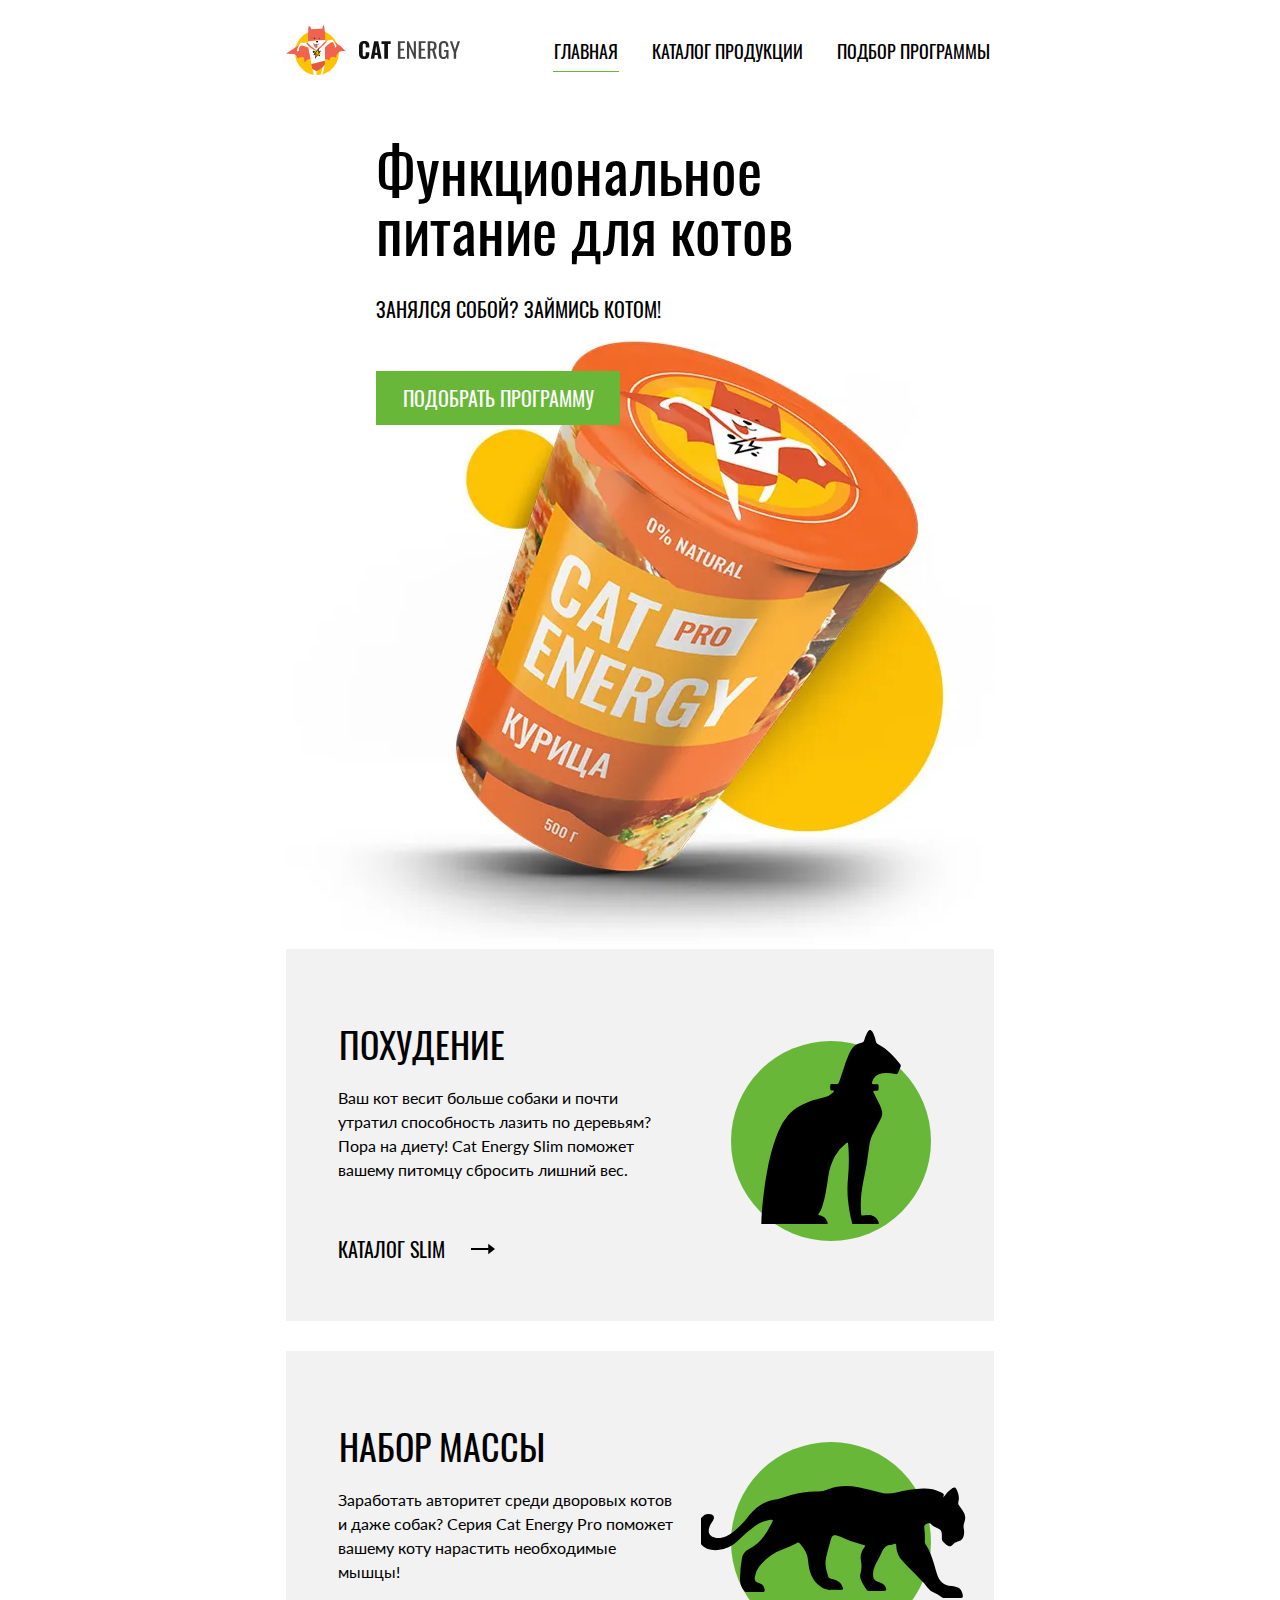
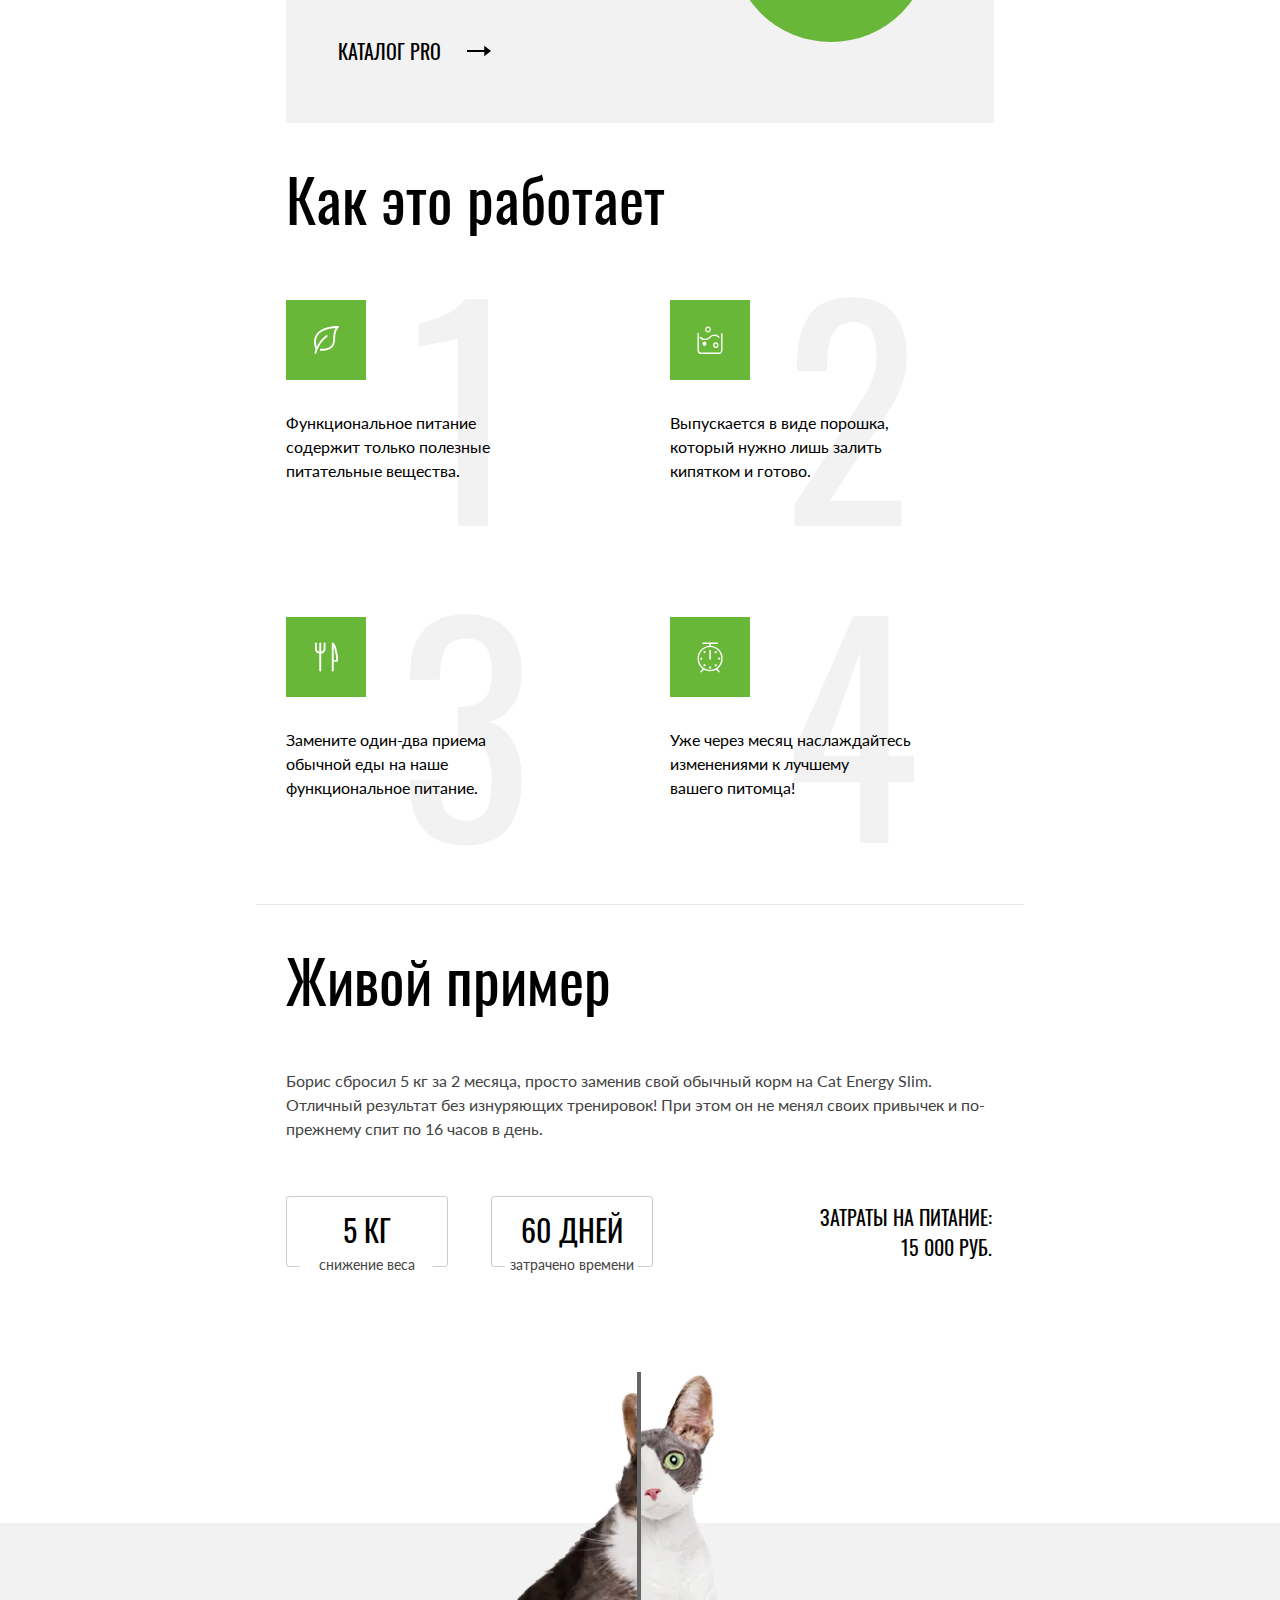
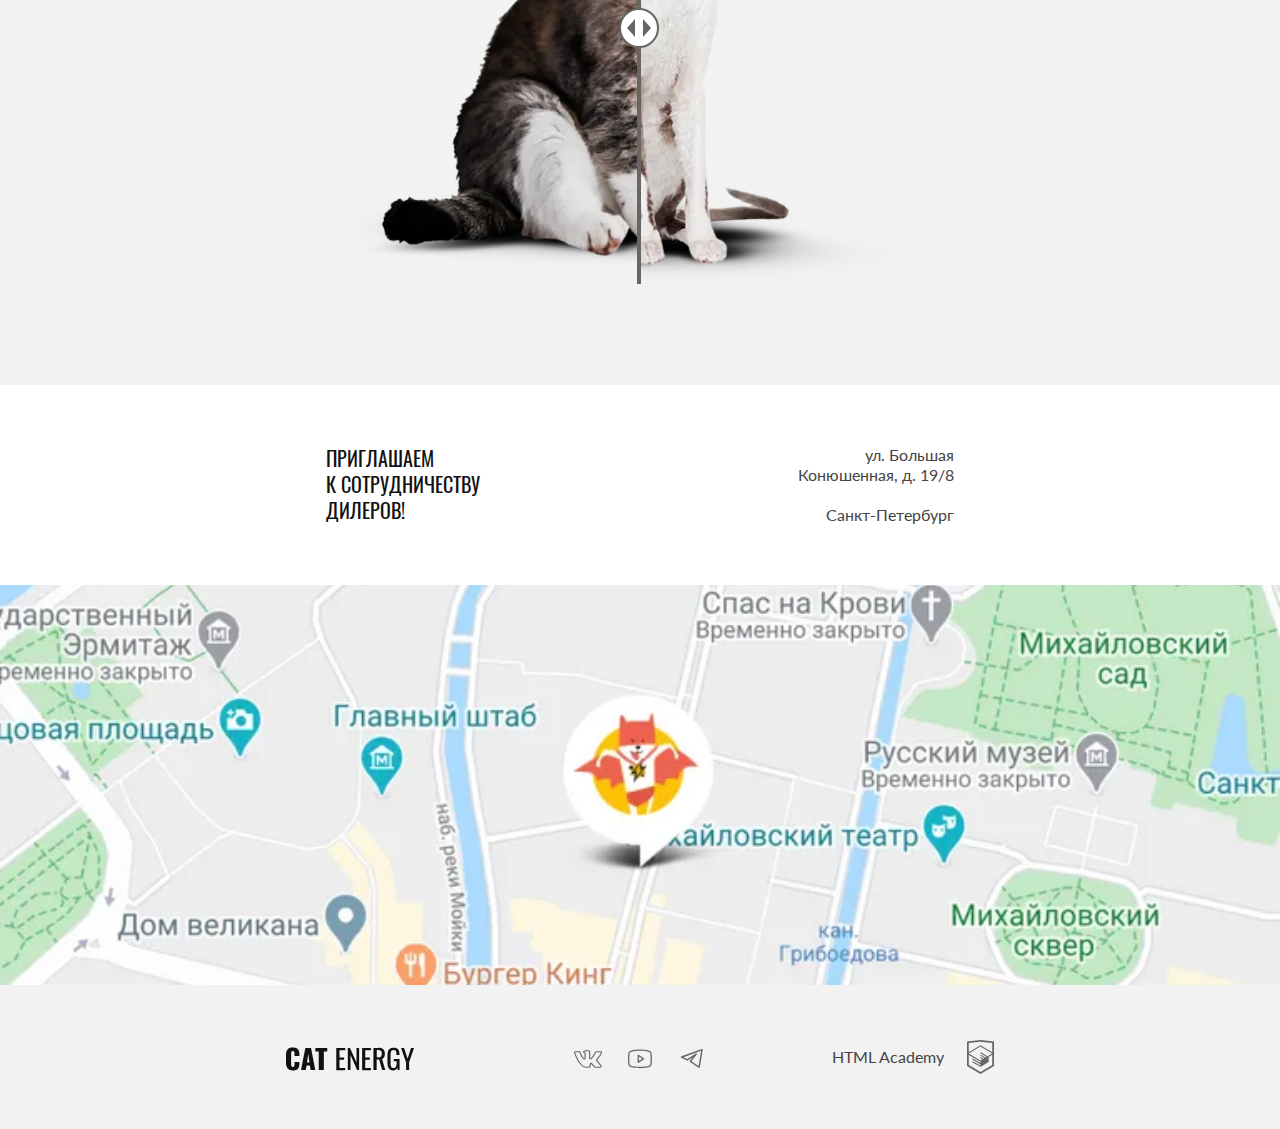
==== commit 645a614b: "Deploying to gh-pages from @ htmlacademy-adaptive/2538269-cat-energy-32@afaccdb7164e85f5d80243c2b21f" ====
--- a/index.html
+++ b/index.html
@@ -1 +1 @@
-<!DOCTYPE html><html class="page" lang="ru"><head><meta charset="UTF-8"><title>Cat-energy</title><meta name="viewport" content="width=device-width,initial-scale=1"><link rel="icon" href="favicon.ico" sizes="32x32"><link rel="icon" href="favicons/icon.svg" type="image/svg+xml"><link rel="apple-touch-icon" href="favicons/apple-favicon.png"><link rel="manifest" href="manifest.webmanifest"><link rel="preload" href="fonts/oswald/oswaldregular.woff2" as="font" crossorigin="anonymous"><link rel="preload" href="fonts/lato/Lato-Regular.woff2" as="font" crossorigin="anonymous"><link rel="stylesheet" href="styles/styles.css"><link rel="preload" href="scripts/index.js" as="script"></head><body class="page__body"><header class="main-header"><nav class="main-nav wrapper"><div class="main-nav__logo logo"><a class="logo__link" href="index.html"><picture><source media="(min-width: 1440px)" srcset="images/logo-desktop.svg" width="70" height="59" type="image/svg+xml"><source media="(min-width: 768px)" srcset="images/logo-tablet.svg" width="60" height="50" type="image/svg+xml"><img class="logo__image" src="images/logo-mobile.svg" width="33" height="38" alt="Логотип Cat Energy."></picture></a><a class="logo__link logo__link--header" href="index.html"><picture><source media="(min-width: 1440px)" srcset="images/logo-text-tablet.svg" width="118" height="21" type="image/svg+xml"><source media="(min-width: 768px)" srcset="images/logo-text-tablet.svg" width="101" height="18" type="image/svg+xml"><img class="logo__text" src="images/logo-text-mobile.svg" width="101" height="22" alt="Cat Energy."></picture></a></div><button class="main-nav__toggle main-nav__toggle--closed main-nav__toggle--nojs" type="button" aria-label="Откройте меню."></button><ul class="site-list site-list--closed site-list--nojs"><li class="site-list__item"><a class="site-list__link site-list__link--index" href="index.html" aria-current="page">Главная</a></li><li class="site-list__item"><a class="site-list__link" href="catalog.html">Каталог продукции</a></li><li class="site-list__item"><a class="site-list__link" href="#">Подбор программы</a></li></ul></nav><section class="promo"><div class="wrapper"><div class="promo__container"><h1 class="promo__title">Функциональное<br>питание&nbsp;для&nbsp;котов</h1><p class="promo__slogan">Занялся собой? Займись котом!</p><picture><source media="(min-width: 1440px)" type="image/webp" width="552" height="499" srcset="images/promo-can-desctop@1x.webp, images/promo-can-desctop@2x.webp 2x"><source media="(min-width: 768px)" type="image/webp" width="709" height="609" srcset="images/promo-can-tablet@1x.webp, images/promo-can-tablet@2x.webp 2x"><source type="image/webp" width="280" height="270" srcset="images/promo-can-mobile@1x.webp, images/promo-can-mobile@2x.webp 2x"><source media="(min-width: 1440px)" width="552" height="499" type="image/png" srcset="images/promo-can-desctop@1x.png, images/promo-can-desctop@2x.png 2x"><source media="(min-width: 768px)" width="709" height="609" type="image/png" srcset="images/promo-can-tablet@1x.png, images/promo-can-tablet@2x.png 2x"><img class="promo__image" src="images/promo-can-mobile@1x.png" srcset="images/promo-can-mobile@2x.png 2x" width="280" height="270" loading="lazy" alt="Баночка корма с курицей."></picture><a class="button promo__button button--accent" href="#">Подобрать программу</a></div></div></section></header><main class="main-container"><section class="program wrapper"><h2 class="visually-hidden">Виды программ</h2><ul class="program__list"><li class="program__item"><div class="program__slim"></div><h3 class="program__title">похудение</h3><p class="program__description">Ваш кот весит больше собаки и почти утратил способность лазить по деревьям? Пора на диету! Cat Energy Slim поможет вашему питомцу сбросить лишний вес.</p><a class="program__link" href="#">каталог slim</a></li><li class="program__item"><div class="program__fat"></div><h3 class="program__title program__title--fat">Набор массы</h3><p class="program__description">Заработать авторитет среди дворовых котов и даже собак? Серия Cat Energy Pro поможет вашему коту нарастить необходимые мышцы!</p><a class="program__link" href="#">каталог pro</a></li></ul></section><section class="advantages wrapper"><h2 class="advantages__title">Как это работает</h2><ul class="advantages__list"><li class="advantages__item advantages__item--leaf"><p class="advantages__text">Функциональное питание содержит только полезные питательные вещества.</p></li><li class="advantages__item advantages__item--water"><p class="advantages__text">Выпускается в виде порошка, который нужно лишь залить кипятком и готово.</p></li><li class="advantages__item advantages__item--nutrition"><p class="advantages__text">Замените один-два приема обычной еды на наше функциональное питание.</p></li><li class="advantages__item advantages__item--time"><p class="advantages__text">Уже через месяц наслаждайтесь изменениями к лучшему вашего&nbsp;питомца!</p></li></ul></section><section class="stats stats-background"><div class="stats__container wrapper"><div class="stats__text"><h2 class="stats__title">Живой пример</h2><p class="stats__intro">Борис сбросил 5 кг за 2 месяца, просто заменив свой обычный корм на Cat Energy Slim. Отличный результат без изнуряющих тренировок! При этом он не менял своих привычек и по-прежнему спит по 16 часов в день.</p><div class="stats__wrapper"><dl class="stats__list"><div class="stats__item"><dt class="stats__description">снижение веса</dt><dd class="stats__number">5 кг</dd></div><div class="stats__item"><dt class="stats__description">затрачено времени</dt><dd class="stats__number">60 дней</dd></div></dl><p class="stats__cost">Затраты на питание: <span class="stats__sum">15 000 РУБ.</span></p></div></div><div class="stats__slider slider"><div class="slider__image"><picture><source media="(min-width: 768px)" width="560" height="512" type="image/webp" srcset="images/cat-fat-tablet@1x.webp, images/cat-fat-tablet@2x.webp 2x"><source type="image/webp" width="280" height="256" srcset="images/cat-fat-mobile@1x.webp, images/cat-fat-mobile@2x.webp 2x"><source media="(min-width: 1440px)" width="560" height="512" type="image/png" srcset="images/cat-fat-desctop@1x.png, images/cat-fat-desctop@2x.png 2x"><source media="(min-width: 768px)" width="560" height="512" type="image/jpeg" srcset="images/cat-fat-tablet@1x.png, images/cat-fat-tablet@2x.png 2x"><img class="slider__image-fat" src="images/cat-fat-mobile@1x.png" srcset="images/cat-fat-mobile@2x.png 2x" width="280" height="256" loading="lazy" alt="Фотография упитанного кота."></picture><picture><source media="(min-width: 768px)" width="560" height="512" type="image/webp" srcset="images/cat-slim-tablet@1x.webp, images/cat-slim-tablet@2x.webp 2x"><source type="image/webp" width="280" height="256" srcset="images/cat-slim-mobile@1x.webp, images/cat-slim-mobile@2x.webp 2x"><source media="(min-width: 1440px)" width="560" height="512" type="image/png" srcset="images/cat-slim-desctop@1x.png, images/cat-slim-desctop@2x.png 2x"><source media="(min-width: 768px)" width="560" height="512" type="image/jpeg" srcset="images/cat-slim-tablet@1x.png, images/cat-slim-tablet@2x.png 2x"><img class="slider__image-slim" src="images/cat-slim-mobile@1x.png" srcset="images/cat-slim-mobile@2x.png 2x" width="280" height="256" loading="lazy" alt="Фотография худого кота."></picture><button class="slider__range" type="button" aria-label="Ренджер сравнение до и после."></button></div></div></div></section></main><footer class="main-footer"><section class="main-footer__contacts contacts"><div class="contacts__wrapper wrapper"><h2 class="visually-hidden">Наши контакты</h2><p class="contacts__promo">Приглашаем к&nbsp;сотрудничеству дилеров!</p><p class="contacts__address">ул. Большая Конюшенная,&nbsp;д.&nbsp;19/8 <span>Санкт-Петербург</span></p></div><div class="contacts__location location"><picture><source media="(min-width: 1440px)" width="1440" height="400" type="image/webp" srcset="images/location-desctop@1x.webp, images/location-desctop@2x.webp 2x"><source media="(min-width: 768px)" width="768" height="400" type="image/webp" srcset="images/location-tablet@1x.webp, images/location-tablet@2x.webp 2x"><source type="image/webp" width="320" height="362" srcset="images/location-mobile@1x.webp, images/location-mobile@2x.webp 2x"><source media="(min-width: 1440px)" width="1440" height="400" type="image/png" srcset="images/location-desctop@1x.png, images/location-desctop@2x.png 2x"><source media="(min-width: 768px)" width="768" height="400" type="image/png" srcset="images/location-tablet@1x.png, images/location-tablet@2x.png 2x"><img class="location__map" src="images/location-mobile@1x.png" srcset="images/location-mobile@2x.png 2x" width="320" height="362" loading="lazy" alt="Карта с адресом"></picture><iframe class="location__interactive" src="https://www.google.com/maps/embed?pb=!1m18!1m12!1m3!1d1998.6036257197857!2d30.320472476826442!3d59.9387191620941!2m3!1f0!2f0!3f0!3m2!1i1024!2i768!4f13.1!3m3!1m2!1s0x469631f6df7d3481%3A0xc0016be317f9a6fd!2sCat%20Energy!5e0!3m2!1sru!2sru!4v1725801058405!5m2!1sru!2sru" width="600" height="450" style="border:0;" allowfullscreen="" loading="lazy" referrerpolicy="no-referrer-when-downgrade" title="Офис компании по адресу ул. Большая Конюшенная д.19/8, Санкт-Петербург"></iframe></div></section><div class="main-footer__background"><div class="main-footer__wrapper main-footer__wrapper--index wrapper"><div class="main-footer__logo logo"><a class="logo__link logo__link--footer" aria-label="Логотип Кэт Энерджи" href="index.html"><svg class="logo__footer" width="128" height="24"><use href="icons/stack.svg#logo-text"></use></svg></a></div><div class="main-footer__social social"><ul class="social__list"><li class="social__item"><a class="social__link social__link--vkontakte" href="https://vk.com/htmlacademy" target="_blank" rel="noreferrer noopener"><span class="visually-hidden">Перейти во ВКонтакте.</span></a></li><li class="social__item"><a class="social__link social__link--youtube" href="https://www.youtube.com/user/htmlacademyru" target="_blank" rel="noreferrer noopener"><span class="visually-hidden">Перейти в Youtube.</span></a></li><li class="social__item"><a class="social__link social__link--telegram" href="https://t.me/htmlacademy" target="_blank" rel="noreferrer noopener"><span class="visually-hidden">Перейти в Telegram.</span></a></li></ul></div><div class="main-footer__copyright copyright"><a class="copyright__link" href="https://up.htmlacademy.ru/profession/frontender/20/adaptive/32/module/3" target="_blank" rel="noreferrer noopener">HTML Academy <span class="copyright__image"></span></a></div></div></div></footer><script src="scripts/index.js" defer="defer"></script></body></html>+<!DOCTYPE html><html class="page" lang="ru"><head><meta charset="UTF-8"><title>Cat-energy</title><meta name="viewport" content="width=device-width,initial-scale=1"><link rel="icon" href="favicon.ico" sizes="32x32"><link rel="icon" href="favicons/icon.svg" type="image/svg+xml"><link rel="apple-touch-icon" href="favicons/apple-favicon.png"><link rel="manifest" href="manifest.webmanifest"><link rel="preload" href="fonts/oswald/oswaldregular.woff2" as="font" crossorigin="anonymous"><link rel="preload" href="fonts/lato/Lato-Regular.woff2" as="font" crossorigin="anonymous"><link rel="stylesheet" href="styles/styles.css"><link rel="preload" href="scripts/index.js" as="script"></head><body class="page__body"><header class="main-header"><nav class="main-nav wrapper"><div class="main-nav__logo logo"><a class="logo__link" href="index.html"><picture><source media="(min-width: 1440px)" srcset="images/logo-desktop.svg" width="70" height="59" type="image/svg+xml"><source media="(min-width: 768px)" srcset="images/logo-tablet.svg" width="60" height="50" type="image/svg+xml"><img class="logo__image" src="images/logo-mobile.svg" width="33" height="38" alt="Логотип Cat Energy."></picture></a><a class="logo__link logo__link--header" href="index.html"><picture><source media="(min-width: 1440px)" srcset="images/logo-text-tablet.svg" width="118" height="21" type="image/svg+xml"><source media="(min-width: 768px)" srcset="images/logo-text-tablet.svg" width="101" height="18" type="image/svg+xml"><img class="logo__text" src="images/logo-text-mobile.svg" width="101" height="22" alt="Cat Energy."></picture></a></div><button class="main-nav__toggle main-nav__toggle--closed main-nav__toggle--nojs" type="button" aria-label="Откройте меню."></button><ul class="site-list site-list--closed site-list--nojs"><li class="site-list__item"><a class="site-list__link site-list__link--index" href="index.html" aria-current="page">Главная</a></li><li class="site-list__item"><a class="site-list__link" href="catalog.html">Каталог продукции</a></li><li class="site-list__item"><a class="site-list__link" href="#">Подбор программы</a></li></ul></nav><section class="promo"><div class="wrapper"><div class="promo__container"><h1 class="promo__title">Функциональное<br>питание&nbsp;для&nbsp;котов</h1><p class="promo__slogan">Занялся собой? Займись котом!</p><picture><source media="(min-width: 1440px)" type="image/webp" width="552" height="499" srcset="images/promo-can-desctop@1x.webp, images/promo-can-desctop@2x.webp 2x"><source media="(min-width: 768px)" type="image/webp" width="709" height="609" srcset="images/promo-can-tablet@1x.webp, images/promo-can-tablet@2x.webp 2x"><source type="image/webp" width="280" height="270" srcset="images/promo-can-mobile@1x.webp, images/promo-can-mobile@2x.webp 2x"><source media="(min-width: 1440px)" width="552" height="499" type="image/png" srcset="images/promo-can-desctop@1x.png, images/promo-can-desctop@2x.png 2x"><source media="(min-width: 768px)" width="709" height="609" type="image/png" srcset="images/promo-can-tablet@1x.png, images/promo-can-tablet@2x.png 2x"><img class="promo__image" src="images/promo-can-mobile@1x.png" srcset="images/promo-can-mobile@2x.png 2x" width="280" height="270" loading="lazy" alt="Баночка корма с курицей."></picture><a class="button promo__button button--accent" href="#">Подобрать программу</a></div></div></section></header><main class="main-container"><section class="program wrapper"><h2 class="visually-hidden">Виды программ</h2><ul class="program__list"><li class="program__item"><div class="program__slim"></div><h3 class="program__title">похудение</h3><p class="program__description">Ваш кот весит больше собаки и почти утратил способность лазить по деревьям? Пора на диету! Cat Energy Slim поможет вашему питомцу сбросить лишний вес.</p><a class="program__link" href="#">каталог slim</a></li><li class="program__item"><div class="program__fat"></div><h3 class="program__title program__title--fat">Набор массы</h3><p class="program__description">Заработать авторитет среди дворовых котов и даже собак? Серия Cat Energy Pro поможет вашему коту нарастить необходимые мышцы!</p><a class="program__link" href="#">каталог pro</a></li></ul></section><section class="advantages wrapper"><h2 class="advantages__title">Как это работает</h2><ul class="advantages__list"><li class="advantages__item advantages__item--leaf"><p class="advantages__text">Функциональное питание содержит только полезные питательные вещества.</p></li><li class="advantages__item advantages__item--water"><p class="advantages__text">Выпускается в виде порошка, который нужно лишь залить кипятком и готово.</p></li><li class="advantages__item advantages__item--nutrition"><p class="advantages__text">Замените один-два приема обычной еды на наше функциональное питание.</p></li><li class="advantages__item advantages__item--time"><p class="advantages__text">Уже через месяц наслаждайтесь изменениями к лучшему вашего&nbsp;питомца!</p></li></ul></section><section class="stats"><div class="stats__container wrapper"><div class="stats__text"><h2 class="stats__title">Живой пример</h2><p class="stats__intro">Борис сбросил 5 кг за 2 месяца, просто заменив свой обычный корм на Cat Energy Slim. Отличный результат без изнуряющих тренировок! При этом он не менял своих привычек и по-прежнему спит по 16 часов в день.</p><div class="stats__wrapper"><dl class="stats__list"><div class="stats__item"><dt class="stats__description">снижение веса</dt><dd class="stats__number">5 кг</dd></div><div class="stats__item"><dt class="stats__description">затрачено времени</dt><dd class="stats__number">60 дней</dd></div></dl><p class="stats__cost">Затраты на питание: <span class="stats__sum">15 000 РУБ.</span></p></div></div><div class="stats__slider slider"><div class="slider__image"><picture><source media="(min-width: 768px)" width="560" height="512" type="image/webp" srcset="images/cat-fat-tablet@1x.webp, images/cat-fat-tablet@2x.webp 2x"><source type="image/webp" width="280" height="256" srcset="images/cat-fat-mobile@1x.webp, images/cat-fat-mobile@2x.webp 2x"><source media="(min-width: 1440px)" width="560" height="512" type="image/png" srcset="images/cat-fat-desctop@1x.png, images/cat-fat-desctop@2x.png 2x"><source media="(min-width: 768px)" width="560" height="512" type="image/jpeg" srcset="images/cat-fat-tablet@1x.png, images/cat-fat-tablet@2x.png 2x"><img class="slider__image-fat" src="images/cat-fat-mobile@1x.png" srcset="images/cat-fat-mobile@2x.png 2x" width="280" height="256" loading="lazy" alt="Фотография упитанного кота."></picture><picture><source media="(min-width: 768px)" width="560" height="512" type="image/webp" srcset="images/cat-slim-tablet@1x.webp, images/cat-slim-tablet@2x.webp 2x"><source type="image/webp" width="280" height="256" srcset="images/cat-slim-mobile@1x.webp, images/cat-slim-mobile@2x.webp 2x"><source media="(min-width: 1440px)" width="560" height="512" type="image/png" srcset="images/cat-slim-desctop@1x.png, images/cat-slim-desctop@2x.png 2x"><source media="(min-width: 768px)" width="560" height="512" type="image/jpeg" srcset="images/cat-slim-tablet@1x.png, images/cat-slim-tablet@2x.png 2x"><img class="slider__image-slim" src="images/cat-slim-mobile@1x.png" srcset="images/cat-slim-mobile@2x.png 2x" width="280" height="256" loading="lazy" alt="Фотография худого кота."></picture><button class="slider__range" type="button" aria-label="Ренджер сравнение до и после."></button></div></div></div></section></main><footer class="main-footer"><section class="main-footer__contacts contacts"><div class="contacts__wrapper wrapper"><h2 class="visually-hidden">Наши контакты</h2><p class="contacts__promo">Приглашаем к&nbsp;сотрудничеству дилеров!</p><p class="contacts__address">ул. Большая Конюшенная,&nbsp;д.&nbsp;19/8 <span>Санкт-Петербург</span></p></div><div class="contacts__location location"><picture><source media="(min-width: 1440px)" width="1440" height="400" type="image/webp" srcset="images/location-desctop@1x.webp, images/location-desctop@2x.webp 2x"><source media="(min-width: 768px)" width="768" height="400" type="image/webp" srcset="images/location-tablet@1x.webp, images/location-tablet@2x.webp 2x"><source type="image/webp" width="320" height="362" srcset="images/location-mobile@1x.webp, images/location-mobile@2x.webp 2x"><source media="(min-width: 1440px)" width="1440" height="400" type="image/png" srcset="images/location-desctop@1x.png, images/location-desctop@2x.png 2x"><source media="(min-width: 768px)" width="768" height="400" type="image/png" srcset="images/location-tablet@1x.png, images/location-tablet@2x.png 2x"><img class="location__map" src="images/location-mobile@1x.png" srcset="images/location-mobile@2x.png 2x" width="320" height="362" loading="lazy" alt="Карта с адресом"></picture><iframe class="location__interactive" src="https://www.google.com/maps/embed?pb=!1m18!1m12!1m3!1d1998.6036257197857!2d30.320472476826442!3d59.9387191620941!2m3!1f0!2f0!3f0!3m2!1i1024!2i768!4f13.1!3m3!1m2!1s0x469631f6df7d3481%3A0xc0016be317f9a6fd!2sCat%20Energy!5e0!3m2!1sru!2sru!4v1725801058405!5m2!1sru!2sru" width="600" height="450" style="border:0;" allowfullscreen="" loading="lazy" referrerpolicy="no-referrer-when-downgrade" title="Офис компании по адресу ул. Большая Конюшенная д.19/8, Санкт-Петербург"></iframe></div></section><div class="main-footer__background"><div class="main-footer__wrapper main-footer__wrapper--index wrapper"><div class="main-footer__logo logo"><a class="logo__link logo__link--footer" aria-label="Логотип Кэт Энерджи" href="index.html"><svg class="logo__footer" width="128" height="24"><use href="icons/stack.svg#logo-text"></use></svg></a></div><div class="main-footer__social social"><ul class="social__list"><li class="social__item"><a class="social__link social__link--vkontakte" href="https://vk.com/htmlacademy" target="_blank" rel="noreferrer noopener"><span class="visually-hidden">Перейти во ВКонтакте.</span></a></li><li class="social__item"><a class="social__link social__link--youtube" href="https://www.youtube.com/user/htmlacademyru" target="_blank" rel="noreferrer noopener"><span class="visually-hidden">Перейти в Youtube.</span></a></li><li class="social__item"><a class="social__link social__link--telegram" href="https://t.me/htmlacademy" target="_blank" rel="noreferrer noopener"><span class="visually-hidden">Перейти в Telegram.</span></a></li></ul></div><div class="main-footer__copyright copyright"><a class="copyright__link" href="https://up.htmlacademy.ru/profession/frontender/20/adaptive/32/module/3" target="_blank" rel="noreferrer noopener">HTML Academy <span class="copyright__image"></span></a></div></div></div></footer><script src="scripts/index.js" defer="defer"></script></body></html>--- a/styles/styles.css
+++ b/styles/styles.css
@@ -1 +1 @@
-@font-face{font-family:Lato;font-weight:400;font-style:normal;src:url(../fonts/lato/Lato-Regular.woff2)format("woff2"),url(../fonts/lato/Lato-Regular.woff)format("woff");font-display:swap}@font-face{font-family:Oswald;font-weight:400;font-style:normal;src:url(../fonts/oswald/oswaldregular.woff2)format("woff2"),url(../fonts/oswald/oswaldregular.woff)format("woff");font-display:swap}*,:before,:after{box-sizing:border-box}img{object-fit:contain;max-width:100%;height:auto}.wrapper{width:320px;margin:auto;padding-left:20px;padding-right:20px}@media (width>=768px){.wrapper{width:768px;padding-left:30px;padding-right:30px}}@media (width>=1440px){.wrapper{width:1440px;margin:auto;padding-left:110px;padding-right:110px;position:relative}}.visually-hidden{clip:rect(0 0 0 0);border:0;width:1px;height:1px;margin:-1px;padding:0;position:absolute;overflow:hidden}.button{text-align:center;text-transform:uppercase;cursor:pointer;border:none;margin:0;font-family:Oswald,sans-serif;font-size:16px;line-height:20px;text-decoration:none;display:block}@media (width>=768px){.button{font-size:20px;line-height:26px}}.button:hover{background-color:#5eaa2f}.button:active{color:#8ec36d;background-color:#5eaa2f}.button--accent{color:#fff;text-transform:uppercase;background-color:#68b738}.button--more{color:#444;background-color:#f2f2f2;padding:10px;font-size:16px;line-height:20px;display:block}.button--more:hover{background-color:#ebebeb}.button--more:active{color:#444;background-color:#ebebeb}.page{height:100%}.page__body{color:#444;background-color:#fff;flex-direction:column;min-width:320px;min-height:100%;margin:0;font-family:Lato,sans-serif;font-size:14px;line-height:18px;display:flex}@media (width>=1440px){.main-header{background-image:-webkit-linear-gradient(90deg,#68b738d9 1040px,#62a53b 1041px),-webkit-image-set(url(../images/promo-background-desk@1x.webp) 1x type("image/webp"),url(../images/promo-background-desk@2x.webp) 2x type("image/webp"),url(../images/promo-background-desk@1x.jpg) 1x type("image/jpg"),url(../images/promo-background-desk@2x.jpg) 2x type("image/jpg"));background-image:linear-gradient(90deg,#68b738d9 1040px,#62a53b 1041px),image-set("../images/promo-background-desk@1x.webp" 1x type("image/webp"),"../images/promo-background-desk@2x.webp" 2x type("image/webp"),"../images/promo-background-desk@1x.jpg" 1x type("image/jpg"),"../images/promo-background-desk@2x.jpg" 2x type("image/jpg"));background-position:50vw 0,50vw 0;background-repeat:no-repeat;background-size:100% 694px,1041px 694px}}.main-header--catalog{background-image:none}.logo{align-items:center;display:flex}@media (width>=768px){.logo{gap:13px;max-width:174px}}@media (width>=1440px){.logo{gap:14px;max-width:202px}}.logo__link--header{align-items:center;width:101px;height:20px;display:flex}@media (width>=1440px){.logo__link--header{width:118px}}@media (width<=767px){.logo__link--catalog{padding-top:5px}}.logo__link--footer{width:128px;height:24px;display:flex}@media (width>=768px){.logo__link--footer{height:38px}}@media (width>=1440px){.logo__link--footer{height:33px}}.logo__image{margin-right:56px;display:block}@media (width>=768px){.logo__image{margin-right:0}}.logo__text{display:block}.logo__footer{color:#111}.logo__footer:hover{color:#3e3e3e}.logo__footer:active{color:#6b6b6b}.main-nav{flex-wrap:wrap;align-items:center;padding-top:13px;padding-bottom:14px;display:flex}@media (width>=768px){.main-nav{gap:15px;padding-top:25px;padding-bottom:64px}}@media (width>=1440px){.main-nav{padding-top:55px;padding-bottom:74px}}.main-nav__logo:hover{opacity:.8}.main-nav__logo:active{opacity:.6}.main-nav__toggle--open{cursor:pointer;background-color:#fff;border:none;width:24px;height:24px;margin:0 0 0 auto;padding:0;display:block}@media (width>=768px){.main-nav__toggle--open{display:block}}@media (width<=767px){.main-nav__toggle--open:after{content:"";background-color:#000;width:24px;height:24px;display:block;-webkit-mask-image:url(../icons/stack.svg#open-button);mask-image:url(../icons/stack.svg#open-button)}}.main-nav__toggle--closed{cursor:pointer;background-color:#fff;border:none;width:24px;height:24px;margin:0 0 0 auto;padding:0;display:block}@media (width>=768px){.main-nav__toggle--closed{display:none}}@media (width<=767px){.main-nav__toggle--closed:after{content:"";background-color:#000;width:24px;height:24px;display:block;-webkit-mask-image:url(../icons/stack.svg#closed-button);mask-image:url(../icons/stack.svg#closed-button)}}.main-nav__toggle--nojs{display:none}.site-list{background-color:#fff;width:100%;margin:0;padding:0;list-style-type:none;position:absolute;top:64px;left:0}@media (width>=768px){.site-list{flex-wrap:wrap;gap:32px;width:auto;min-width:441px;margin-left:auto;display:flex;position:relative;top:0}}@media (width>=1440px){.site-list{background-color:unset;gap:35px;width:480px}}@media (width<=767px){.site-list--open{flex-direction:column;width:100%;display:flex;position:absolute;left:0}.site-list--closed{display:none}.site-list--nojs{width:100vw;margin-left:calc(50% - 50vw);margin-right:calc(50% - 50vw);display:block;position:relative;top:14px}.site-list__item{border-bottom:1px solid #e6e6e6}.site-list__item:first-child{border-top:1px solid #e6e6e6}}@media (width>=768px){.site-list__item-current{border-bottom:2px solid #68b738}}@media (width>=1440px){.site-list__item-current{border-bottom:2px solid #68b738}}.site-list__link{text-align:center;color:#000;text-transform:uppercase;padding:22px 10px 24px;font-family:Oswald,sans-serif;font-size:20px;line-height:20px;text-decoration:none;display:block}@media (width>=768px){.site-list__link{padding:11px 1px 8px;font-size:18px;line-height:24px}}@media (width>=1440px){.site-list__link{color:#fff;padding:10px 0 6px;font-size:20px;line-height:30px}}.site-list__link:hover{opacity:.6}.site-list__link:active{opacity:.3}@media (width>=1440px){.site-list__link--catalog{color:#111}}@media (width>=768px){.site-list__link--index{border-bottom:1px solid #68b738}}@media (width>=1440px){.site-list__link--index{border-bottom:1px solid #fff}}.promo{flex-direction:column;font-family:Oswald,sans-serif;font-size:14px;line-height:14px;display:flex}@media (width<=767px){.promo{background-image:-webkit-image-set(url(../images/promo-background-mobile@1x.webp) 1x type("image/webp"),url(../images/promo-background-mobile@2x.webp) 2x type("image/webp"),url(../images/promo-background-mobile@1x.jpg) 1x type("image/jpg"),url(../images/promo-background-mobile@2x.jpg) 2x type("image/jpg")),-webkit-linear-gradient(#64a73b 302px,#fff 302px);background-image:image-set("../images/promo-background-mobile@1x.webp" 1x type("image/webp"),"../images/promo-background-mobile@2x.webp" 2x type("image/webp"),"../images/promo-background-mobile@1x.jpg" 1x type("image/jpg"),"../images/promo-background-mobile@2x.jpg" 2x type("image/jpg")),linear-gradient(#64a73b 302px,#fff 302px);background-position:top;background-repeat:no-repeat;background-size:320px 302px,100%}}.promo__container{color:#fff;text-align:center;font-weight:400}@media (width>=768px){.promo__container{text-align:left;flex-direction:column;min-height:810px;padding:0 0 0 90px;display:flex}}@media (width>=1440px){.promo__container{min-height:506px;padding:35px 0 0 80px}}.promo__title{color:#fff;margin:27px 0 25px;font-size:36px;font-weight:400;line-height:36px}@media (width>=768px){.promo__title{color:#000;word-spacing:-1px;margin:0 0 40px;font-size:60px;line-height:60px}}@media (width>=1440px){.promo__title{width:414px;margin:0 0 39px}}.promo__slogan{text-align:center;text-transform:uppercase;margin:0 0 29px}@media (width>=767px){.promo__slogan{color:#fff;font-size:14px;line-height:14px}}@media (width>=768px){.promo__slogan{color:#000;text-align:left;margin-bottom:52px;font-size:20px;line-height:20px}}@media (width>=1440px){.promo__slogan{width:283px}}.promo__image{margin:0 auto 3px;display:block}@media (width>=768px){.promo__image{background-attachment:fixed;margin:0;display:block;position:absolute;top:341px;right:calc(50% - 355px)}}@media (width>=1440px){.promo__image{top:0;left:49.5%;transform:translate(-28%,-45px)}}.promo__button{color:#fff;text-transform:uppercase;background-color:#68b738;padding:10px 15px}@media (width>=768px){.promo__button{max-width:244px;padding:14px 26px;position:relative}}.main-container{flex-direction:column;flex-grow:1;display:flex;overflow:hidden}.program{padding-top:20px}@media (width>=768px){.program{padding-top:0;padding-bottom:0}}@media (width>=1440px){.program{padding-top:82px}}.program__list{flex-direction:column;gap:20px;margin:0;padding:0;list-style-type:none;display:flex}@media (width>=768px){.program__list{gap:30px}}@media (width>=1440px){.program__list{flex-direction:row;gap:80px}}.program__item{background-color:#f2f2f2;padding:30px 32px 16px 20px;position:relative}@media (width>=768px){.program__item{flex-direction:column;align-items:flex-start;padding:77px 316px 53px 52px;display:flex}}@media (width>=1440px){.program__item{width:570px;padding:76px 61px 55px 52px}}.program__slim{background-color:#68b738;border-radius:50%;width:50px;height:50px;margin-top:-6px;margin-right:20px;display:block;position:absolute}@media (width>=768px){.program__slim{width:200px;height:200px;margin-top:15px;right:43px}}@media (width>=1440px){.program__slim{width:100px;height:100px;top:32px;right:auto}}.program__slim:before{content:"";background-image:url(../icons/stack.svg#icon-cat-slim);background-repeat:no-repeat;width:36px;height:50px;display:block;position:absolute;bottom:3px;left:calc(50% - 18px)}@media (width>=768px){.program__slim:before{width:140px;height:194px;bottom:17px;left:calc(50% - 70px)}}@media (width>=1440px){.program__slim:before{width:70px;height:97px;bottom:9px;left:calc(50% - 35px)}}.program__fat{background-color:#68b738;border-radius:50%;width:50px;height:50px;margin-top:-5px;display:block;position:absolute}@media (width>=768px){.program__fat{width:200px;height:200px;margin-top:14px;right:63px}}@media (width>=1440px){.program__fat{width:100px;height:100px;top:33px;right:auto}}.program__fat:before{content:"";background-image:url(../icons/stack.svg#icon-cat-fat);background-repeat:no-repeat;width:67px;height:28px;display:block;position:absolute;bottom:11px;left:calc(50% - 32px)}@media (width>=768px){.program__fat:before{width:268px;height:112px;bottom:44px;left:calc(50% - 130px)}}@media (width>=1440px){.program__fat:before{width:134px;height:56px;bottom:24px;left:calc(50% - 67px)}}.program__title{text-transform:uppercase;color:#000;text-align:center;margin:0 0 29px 21px;font-family:Oswald,sans-serif;font-size:24px;font-weight:400;line-height:37px}@media (width>=768px){.program__title{margin:0 0 24px 1px;font-size:36px;line-height:36px}}@media (width>=1440px){.program__title{margin-bottom:74px;margin-left:162px}}@media (width<=767px){.program__title--fat{margin-top:1px;margin-left:51px}}.program__description{border-bottom:1px solid #d9d9d9;margin:0;padding-bottom:23px}@media (width>=768px){.program__description{color:#000;border:none;padding-bottom:48px;font-size:16px;line-height:24px}}@media (width>=1440px){.program__description{padding-bottom:23px}}.program__link{color:#000;text-transform:uppercase;margin-top:15px;padding:3px 57px 5px 1px;font-family:Oswald,sans-serif;font-size:16px;line-height:16px;text-decoration:none;display:flex}@media (width>=768px){.program__link{align-items:center;margin:0;padding:4px 57px 4px 0;font-size:20px;line-height:30px;display:flex}}.program__link:after{content:"";transform-origin:0;background-image:url(../icons/stack.svg#icon-sring);align-self:center;width:24px;height:12px;margin-left:16px;transition:transform .3s linear;display:flex;position:relative}@media (width>=768px){.program__link:after{margin-left:26px}}.program__link:hover:after{transform:scaleX(1.35)}.program__link:active{opacity:.3}.advantages{padding-top:21px;padding-bottom:49px}@media (width>=768px){.advantages{border-bottom:1px solid #e6e6e6;padding-top:45px;padding-bottom:47px}}@media (width>=1440px){.advantages{border-bottom:none;padding-top:71px;padding-bottom:69px}}.advantages__title{color:#000;margin:0 1px 40px;font-family:Oswald,sans-serif;font-size:36px;font-weight:400;line-height:40px}@media (width>=768px){.advantages__title{margin:0 0 32px;font-size:60px;line-height:60px}}.advantages__list{flex-direction:column;gap:20px;margin:0;padding:0;list-style-type:none;display:flex}@media (width>=768px){.advantages__list{counter-reset:example 0;flex-flow:wrap;gap:37px 137px}}@media (width>=1440px){.advantages__list{flex-flow:wrap;gap:83px;display:flex}}.advantages__item{color:#444;gap:20px;display:flex}@media (width>=768px){.advantages__item{color:#000;flex-direction:column;gap:31px;width:247px;padding:40px 0 57px;font-size:16px;line-height:24px;display:flex}}@media (width>=1440px){.advantages__item{width:242px;padding:40px 0 57px}}.advantages__item:before{background-color:#68b738;background-position:50%;width:60px;min-width:60px;height:60px}@media (width>=768px){.advantages__item:before{width:80px;height:80px}.advantages__item:after{counter-increment:example;content:counter(example);color:#f2f2f2;text-align:center;z-index:-1;width:128px;height:280px;font-family:Oswald,sans-serif;font-size:280px;line-height:280px;position:absolute;top:0;right:6px}}@media (width>=1440px){.advantages__item:after{right:3px}}.advantages__item--leaf,.advantages__item--water,.advantages__item--nutrition,.advantages__item--time{position:relative}.advantages__item--leaf:before{content:"";background-color:#68b738;background-image:url(../icons/stack.svg#icon-leaf);background-position:50%;background-repeat:no-repeat;background-size:25px 32px;width:60px;height:60px;position:relative}@media (width>=768px){.advantages__item--leaf:before{width:80px;height:80px}}.advantages__item--water:before{content:"";background-color:#68b738;background-image:url(../icons/stack.svg#icon-water);background-position:50%;background-repeat:no-repeat;background-size:26px 29px;width:60px;height:60px;position:relative}@media (width>=768px){.advantages__item--water:before{width:80px;height:80px}}.advantages__item--nutrition:before{content:"";background-color:#68b738;background-image:url(../icons/stack.svg#icon-nutrition);background-position:50%;background-repeat:no-repeat;background-size:25px 30px;width:60px;height:60px;position:relative}@media (width>=768px){.advantages__item--nutrition:before{width:80px;height:80px}}.advantages__item--time:before{content:"";background-color:#68b738;background-image:url(../icons/stack.svg#icon-time);background-position:50%;background-repeat:no-repeat;background-size:26px 31px;width:60px;height:60px;position:relative}@media (width>=768px){.advantages__item--time:before{width:80px;height:80px}}.advantages__text{margin:0;padding:2px 0}@media (width>=768px){.advantages__text{padding:0}}.stats{padding:25px 0 40px}@media (width>=768px){.stats{padding:44px 0 101px}}@media (width>=1440px){.stats{padding:0 0 75px;position:relative}}.stats-background{background:#eaeaea}@media (width>=768px){.stats-background{background-image:linear-gradient(#fff 618px,#f2f2f2 160px)}}@media (width>=1440px){.stats-background{background-image:linear-gradient(#fff 136px,#f2f2f2 135px)}.stats__container{gap:225px;display:flex}}.stats__title{color:#000;margin:0 0 40px;font-family:Oswald,sans-serif;font-size:36px;font-weight:400;line-height:40px}@media (width>=768px){.stats__title{margin:0 0 60px;font-size:60px;line-height:60px}}@media (width>=1440px){.stats__title{margin:0 0 146px}.stats__text{flex-direction:column;width:436px;display:flex}}.stats__intro{margin:0 0 20px;padding:0}@media (width>=768px){.stats__intro{color:#444;margin:0 0 55px;font-size:16px;line-height:24px}}@media (width>=1440px){.stats__intro{width:436px;margin:0 0 69px}}.stats__wrapper{flex-wrap:wrap;display:flex}@media (width>=768px){.stats__wrapper{gap:167px}}@media (width>=1440px){.stats__wrapper{flex-direction:column;gap:20px;width:366px}}.stats__list{justify-content:space-between;width:280px;margin:0 0 32px;display:flex}@media (width>=768px){.stats__list{width:367px;margin-bottom:105px}}@media (width>=1440px){.stats__list{margin-bottom:31px}}.stats__item{border:1px solid #cdcdcd;border-radius:3px;width:124px;position:relative}@media (width>=768px){.stats__item{width:162px}}.stats__description{text-align:center;background-color:#eaeaea;margin:0 auto -5px;font-size:12px;line-height:12px;position:absolute;bottom:4px;left:50%;transform:translate(-50%,50%)}@media (width>=768px){.stats__description{background-color:#fff;font-size:14px;line-height:14px;bottom:6px;left:14%;right:3%;transform:translate(-7%,50%)}}@media (width>=1440px){.stats__description{background-color:#f2f2f2}}.stats__number{color:#000;text-align:center;text-transform:uppercase;margin:0;padding:14px 0 18px;font-family:Oswald,sans-serif;font-size:24px;line-height:24px;display:block}@media (width>=768px){.stats__number{font-size:30px;line-height:37px}}.stats__cost{color:#000;text-transform:uppercase;text-align:center;margin:0 auto 20px;font-family:Oswald,sans-serif;font-size:14px;line-height:20px}@media (width>=768px){.stats__cost{flex-direction:column;align-items:flex-end;gap:10px;width:172px;margin:0;padding-top:11px;font-size:20px;line-height:20px;display:flex}}@media (width>=1440px){.stats__cost{flex-direction:row;justify-content:space-between;width:327px;padding:10px 0 0 2px}}.slider__image{width:280px;height:256px;position:relative}@media (width>=768px){.slider__image{width:560px;height:512px;margin:0 auto;display:flex}}.slider__image-fat{-webkit-clip-path:inset(0 50% 0 0);clip-path:inset(0 50% 0 0);width:100%;height:100%;display:block}.slider__image-slim{-webkit-clip-path:inset(0 0 0 50%);clip-path:inset(0 0 0 50%);width:100%;height:100%;display:block;position:absolute;top:0;left:0}.slider__range{background-color:#666;border:none;width:4px;height:256px;padding:0;display:block;position:absolute;top:0;left:49%}@media (width>=768px){.slider__range{height:512px;top:0;left:49.5%}}.slider__range:before{content:"";background-color:#fff;border:2px solid #666;border-radius:50%;width:40px;height:40px;margin:0;padding:0;position:absolute;transform:translate(-50%,-50%)}.slider__range:after{content:"";background-color:#666;width:24px;height:18px;position:absolute;transform:translate(-50%,-50%);-webkit-mask-image:url(../icons/stack.svg#slider-string);mask-image:url(../icons/stack.svg#slider-string);-webkit-mask-position:50%;mask-position:50%;-webkit-mask-repeat:no-repeat;mask-repeat:no-repeat}.slider__range:hover:before{border:2px solid #68b738}.slider__range:hover,.slider__range:hover:after{cursor:pointer;background-color:#68b738}.slider__range:active,.slider__range:active:after{opacity:.6}@media (width>=1440px){.main-footer__contacts{position:relative}}.main-footer__background{background-color:#f2f2f2}.main-footer__wrapper{flex-direction:column;align-items:center;padding-top:40px;padding-bottom:40px;display:flex}@media (width>=768px){.main-footer__wrapper{flex-direction:row;justify-content:space-between;padding-top:55px;padding-bottom:55px}}@media (width>=1440px){.main-footer__wrapper{padding-top:66px;padding-bottom:66px}}.main-footer__logo{justify-content:center;padding-bottom:20px}@media (width>=768px){.main-footer__logo{justify-content:flex-start;padding-bottom:0}}@media (width>=1440px){.main-footer__logo{padding:2px 0 0}}.main-footer__social{border-top:1px solid #d9d9d9;border-bottom:1px solid #d9d9d9;width:100%;padding-top:20px;padding-bottom:20px}@media (width>=768px){.main-footer__social{border:none;width:170px;padding:0 39px}}@media (width>=1440px){.main-footer__social{width:165px}}.main-footer__copyright{width:100%;padding-top:18px}@media (width>=768px){.main-footer__copyright{width:168px;padding:0}}.contacts__wrapper{background-color:#fff;gap:17px;padding-top:26px;padding-bottom:26px;display:flex}@media (width>=768px){.contacts__wrapper{gap:306px;padding:60px 70px 40px}}@media (width>=1440px){.contacts__wrapper{z-index:2;background-color:#fff;gap:87px;width:565px;height:199px;margin:0;padding:60px 78px 58px 79px;position:absolute;top:96px;right:764px}}.contacts__promo{color:#111;text-transform:uppercase;margin:0;font-family:Oswald,sans-serif;font-size:16px;line-height:20px}@media (width>=768px){.contacts__promo{font-size:20px;line-height:26px}}.contacts__address{margin:0;font-size:14px;line-height:20px}@media (width>=768px){.contacts__address{text-align:right;flex-direction:column;gap:20px;margin-bottom:20px;font-size:16px;line-height:20px;display:flex}}@media (width>=1440px){.contacts__address{text-align:left;gap:18px}}.location{position:relative}.location__interactive{border:0;width:100%;height:362px;display:block;position:absolute;top:0}@media (width>=768px){.location__interactive{height:400px}}@media (width>=1440px){.location__interactive{height:100%;min-height:400px}}.location__map{object-fit:cover;min-width:100%;height:362px;margin:0 auto;display:block;position:relative}@media (width>=768px){.location__map{height:400px}}.social__list{flex-wrap:wrap;justify-content:center;gap:26px;margin:0;padding:0;list-style-type:none;display:flex}@media (width>=768px){.social__list{flex-direction:row;justify-content:flex-start;align-items:center;gap:26px;width:170px;padding:6px 0 2px}}@media (width>=1440px){.social__list{flex-direction:row;width:132px}}.social__link{width:28px;height:22px;display:block}.social__link:hover{cursor:pointer;background-color:#68b738}.social__link:focus{background-color:#68b738}.social__link:active{opacity:.3;background-color:#68b738}.social__link--vkontakte{background-color:#666;-webkit-mask-image:url(../icons/stack.svg#icon-vkontacte);mask-image:url(../icons/stack.svg#icon-vkontacte)}.social__link--youtube{background-color:#666;width:24px;-webkit-mask-image:url(../icons/stack.svg#icon-youtube);mask-image:url(../icons/stack.svg#icon-youtube)}.social__link--telegram{background-color:#666;height:20px;-webkit-mask-image:url(../icons/stack.svg#icon-telegram);mask-image:url(../icons/stack.svg#icon-telegram)}.copyright__link{color:#444;cursor:pointer;justify-content:space-between;align-items:center;font-size:16px;line-height:20px;text-decoration:none;display:flex}@media (width>=768px){.copyright__link{justify-content:flex-end;gap:23px}}.copyright__image{background-color:#666;width:27px;height:34px;display:block;-webkit-mask-image:url(../icons/stack.svg#icon-html-academy);mask-image:url(../icons/stack.svg#icon-html-academy)}.copyright__link:hover .copyright__image,.copyright__link:focus-visible .copyright__image{background-color:#68b738}.copyright__link:active{opacity:.3}.catalog{border-top:1px solid #d9d9d9;border-bottom:1px solid #d9d9d9;padding-top:27px;padding-bottom:25px}@media (width>=768px){.catalog{border:none;width:708px;margin:0 auto;padding:0 0 73px}}@media (width>=1440px){.catalog{width:1440px;padding-bottom:70px;padding-left:110px;padding-right:110px}}.catalog__wrapper{width:280px;margin:0 auto}@media (width>=768px){.catalog__wrapper{width:708px}}@media (width>=1440px){.catalog__wrapper{width:1220px}}.catalog__title{color:#000;margin:0 0 41px;font-family:Oswald,sans-serif;font-size:36px;font-weight:400;line-height:36px}@media (width>=768px){.catalog__title{margin:0 0 84px;font-size:60px;line-height:60px}}@media (width>=1440px){.catalog__title{margin:0 0 84px}}.catalog__list{margin:0;padding:0;list-style-type:none}@media (width>=768px){.catalog__list{flex-wrap:wrap;gap:60px;display:flex}}@media (width>=1440px){.catalog__list{gap:63px 80px}}.catalog__card{border-top:1px solid #d9d9d9}@media (width>=768px){.catalog__card{border:none}}.card{padding:20px 20px 25px}@media (width>=768px){.card{background-image:linear-gradient(#fff 81px,#f2f2f2 81px);padding:0 37px 40px}}@media (width>=1440px){.card{padding:10px 38px 40px}}.card__container{margin:0 auto 16px;display:flex}@media (width>=768px){.card__container{flex-direction:column;margin:0 auto 32px}}@media (device-width>=1440px){.card__container{gap:12px;margin:0 auto 37px}}.card__link{justify-content:center;align-items:center;width:140px;height:107px;padding:0;display:flex}@media (width>=768px){.card__link{width:250px;height:242px;padding:4px 0 12px}}@media (width>=1440px){.card__link{width:169px;height:210px;padding:19px 0}}@media (width>=768px){.card__link--big{padding:0 26px 10px}}@media (width>=1440px){.card__link--big{padding:0}.card__image{display:block}}.card__header{color:#222;text-decoration:none}@media (width>=768px){.card__header{text-align:center}}.card__block{width:140px}@media (width>=768px){.card__block{width:auto}}.card__title{text-transform:uppercase;width:76px;margin:0 0 14px;font-family:Oswald,sans-serif;font-size:16px;font-weight:400;line-height:20px}@media (width>=768px){.card__title{width:135px;margin:0 auto 13px;padding-right:3px;font-size:20px;line-height:24px}}@media (width>=1440px){.card__title{margin:0 auto 18px}}.card__button{padding:10px;font-size:16px;line-height:20px}.card-more__button{background-image:url(../icons/stack.svg#plus);background-repeat:no-repeat;background-color:inherit;border:none;width:30px;height:30px;margin-bottom:23px;padding:10px;font-size:16px;line-height:20px}@media (width>=768px){.card-more__button{width:60px;height:60px;margin-bottom:50px}}@media (width>=1440px){.card-more__button{margin-bottom:39px}}.card-more__inner{margin:0 0 21px}@media (width>=768px){.card-more__inner{margin:0 0 82px;padding:0 40px}}@media (width>=1440px){.card-more__inner{margin:0 0 90px;padding:0}}.card__info{justify-content:space-between;margin:0;font-size:12px;line-height:16px;display:flex}@media (width>=768px){.card__info{border-bottom:1px solid #9d9d9d;margin:0;padding:6px 0 5px;font-size:16px;line-height:20px}}.card-more__info{justify-content:space-between;margin:0;font-size:12px;line-height:16px;display:flex}@media (width>=768px){.card-more__info{text-align:center;border:none;padding:0;font-size:16px;line-height:18px}}.card-more__content{flex-direction:column;align-items:center;display:flex}.card-more__title{text-transform:uppercase;text-align:center;margin:0 0 8px;font-family:Oswald,sans-serif;font-size:16px;font-weight:400;line-height:20px}@media (width>=768px){.card-more__title{width:135px;margin:0 auto 23px;font-size:20px;line-height:24px}}@media (width>=1440px){.card-more__title{margin:0 auto 26px}}.card-more{padding:24px 20px 0}@media (width>=768px){.card-more{width:324px;padding:81px 0 0}}@media (width>=1440px){.card-more{width:245px}}.card-more__box{width:280px;margin:0 auto}@media (width>=768px){.card-more__box{width:250px}}@media (width>=1440px){.card-more__box{width:169px}}@media (width>=768px){.card-more__box--show{border:1px solid #f2f2f2;width:auto;padding:50px 37px 40px}}.products{padding-top:25px;padding-bottom:40px}@media (width>=768px){.products{padding-top:0;padding-bottom:0}}@media (width>=1440px){.products{flex-flow:wrap;justify-content:space-between;display:flex}}.products__title{color:#000;background-color:#fff;width:-moz-fit-content;width:fit-content;margin:0 0 34px;font-family:Oswald,sans-serif;font-size:24px;font-weight:400;line-height:24px;position:relative;box-shadow:-40px 0 #fff,40px 0 #fff}@media (width>=768px){.products__title{margin:0 0 80px 40px;font-size:32px;line-height:32px}}@media (width>=1440px){.products__title{margin:0 0 79px;font-size:40px;line-height:40px}}.products__title:before{content:"";z-index:-1;background:#68b738;width:100vw;height:2px;position:absolute;top:9px;right:0;box-shadow:100vw 0 #68b738}@media (width>=768px){.products__title:before{top:15px}}@media (width>=1440px){.products__title:before{top:18px}.products__block{width:896px}}.products__list{border-spacing:unset;width:100%;display:inline-table}.products__item{border-top:1px solid #cdcdcd;flex-direction:column;padding:12px 0 19px;font-size:14px;line-height:20px;display:flex}@media (width>=768px){.products__item{flex-flow:wrap;justify-content:space-between;padding:26px 0 27px;font-size:16px;line-height:20px}}@media (width>=1440px){.products__item{padding:15px 1px 16px}}.products__item:last-child{border-bottom:1px solid #cdcdcd}.products__name{color:#222;text-transform:uppercase;margin-bottom:10px;padding:0;font-family:Oswald,sans-serif;font-size:16px;line-height:16px}@media (width>=768px){.products__name{margin-bottom:25px;padding-left:39px;font-size:20px;line-height:20px}}@media (width>=1440px){.products__name{width:161px;margin:auto 0;padding:0}}.products__value{justify-content:space-between;align-items:center;margin-bottom:12px;padding:0;display:flex}@media (width>=768px){.products__value{gap:54px;margin-bottom:20px;padding-right:38px}}@media (width>=1440px){.products__value{width:285px;margin:0 40px 0 auto;padding:0}}.products__price{justify-content:center;align-items:center;width:36px;margin:0;display:flex}@media (width>=768px){.products__price{width:41px}}.products__button{padding:0}@media (width>=768px){.products__button{width:100%;padding:0 38px}}@media (width>=1440px){.products__button{width:auto;padding:0}}.products__link{padding:10px 2px;font-size:16px;line-height:20px}@media (width>=1440px){.products__link{width:244px}}.products__gift{margin-top:34px}@media (width>=768px){.products__gift{margin-top:70px;margin-bottom:80px}}@media (width>=1440px){.products__gift{margin-top:0;margin-bottom:96px}}.gift{text-align:center;background-image:url(../images/gift-background-mobile@2x.jpg);background-position:50%;background-repeat:no-repeat;background-size:cover;flex-direction:column;align-items:center;gap:48px;width:280px;padding:59px 61px 43px 58px;display:flex}@media (width>=768px){.gift{background-image:url(../images/gift-background-tablet@2x.jpg);background-position:50%;background-repeat:no-repeat;background-size:cover;flex-direction:row;justify-content:space-between;width:707px;padding:59px 125px 59px 77px}}@media (width>=1440px){.gift{background-image:url(../images/gift-background-desctop@2x.jpg);background-position:50%;background-repeat:no-repeat;background-size:cover;flex-direction:column;gap:46px;width:245px;padding:56px 42px 45px}}.gift__box{background-image:url(../icons/stack.svg#icon_gift);background-repeat:no-repeat;width:78px;height:80px}@media (width>=768px){.gift__box{width:80px;height:82px}}.gift__promo{color:#fff;margin:0;font-size:16px;line-height:20px}@media (width>=768px){.gift__promo{text-align:left;width:161px}}@media (width>=1440px){.gift__promo{text-align:center}}.subscribe{padding-bottom:40px}@media (width>=768px){.subscribe{padding-bottom:80px}}@media (width>=1440px){.subscribe{padding-bottom:104px}}.subscribe__title{color:#000;background-color:#fff;width:-moz-fit-content;width:fit-content;margin:0 0 32px;font-family:Oswald,sans-serif;font-size:24px;font-weight:400;line-height:24px;position:relative;box-shadow:-40px 0 #fff,40px 0 #fff}@media (width>=768px){.subscribe__title{margin:0 0 66px 40px;font-size:32px;line-height:32px}}@media (width>=1440px){.subscribe__title{margin:0 0 72px;font-size:40px;line-height:40px}}.subscribe__title:before{content:"";z-index:-1;background:#68b738;width:100vw;height:2px;position:absolute;top:10px;right:0;box-shadow:100vw 0 #68b738}@media (width>=768px){.subscribe__title:before{top:14px}}@media (width>=1440px){.subscribe__title:before{top:17px}}.subscribe__box{text-align:center;flex-direction:column;display:flex}@media (width>=1440px){.subscribe__box{align-items:center}}.subscribe__promo{color:#000;margin:0 auto 24px;font-family:Oswald,sans-serif;font-size:16px;line-height:24px}@media (width>=768px){.subscribe__promo{align-items:center;padding-left:38px;padding-right:38px;font-size:24px;line-height:32px}}.subscribe__form{flex-direction:column;display:flex}@media (width>=768px){.subscribe__form{flex-direction:row;padding-left:38px;padding-right:38px;display:flex}}.subscribe__input{border:1px solid #e7e7e7;width:280px;margin-bottom:16px;padding:12px;font-family:Oswald,sans-serif;font-size:20px;line-height:30px}@media (width>=768px){.subscribe__input{width:376px;margin:0}}@media (width>=1440px){.subscribe__input{width:496px}}.subscribe__input:hover{border:1px solid #cdcdcd}.subscribe__input::placeholder{text-transform:uppercase;font-family:Oswald,sans-serif}.subscribe__button{width:100%;padding:15px;font-size:20px;line-height:26px}@media (width>=768px){.subscribe__button{width:256px}}@media (width>=1440px){.subscribe__button{width:256px}}+@font-face{font-family:Lato;font-weight:400;font-style:normal;src:url(../fonts/lato/Lato-Regular.woff2)format("woff2"),url(../fonts/lato/Lato-Regular.woff)format("woff");font-display:swap}@font-face{font-family:Oswald;font-weight:400;font-style:normal;src:url(../fonts/oswald/oswaldregular.woff2)format("woff2"),url(../fonts/oswald/oswaldregular.woff)format("woff");font-display:swap}*,:before,:after{box-sizing:border-box}img{object-fit:contain;max-width:100%;height:auto}.wrapper{width:320px;margin:auto;padding-left:20px;padding-right:20px}@media (width>=768px){.wrapper{width:768px;padding-left:30px;padding-right:30px}}@media (width>=1440px){.wrapper{width:1440px;margin:auto;padding-left:110px;padding-right:110px;position:relative}}.visually-hidden{clip:rect(0 0 0 0);border:0;width:1px;height:1px;margin:-1px;padding:0;position:absolute;overflow:hidden}.button{text-align:center;text-transform:uppercase;cursor:pointer;border:none;margin:0;font-family:Oswald,sans-serif;font-size:16px;line-height:20px;text-decoration:none;display:block}@media (width>=768px){.button{font-size:20px;line-height:26px}}.button:hover{background-color:#5eaa2f}.button:active{color:#8ec36d;background-color:#5eaa2f}.button--accent{color:#fff;text-transform:uppercase;background-color:#68b738}.button--more{color:#444;background-color:#f2f2f2;padding:10px;font-size:16px;line-height:20px;display:block}.button--more:hover{background-color:#ebebeb}.button--more:active{color:#444;background-color:#ebebeb}.page{height:100%}.page__body{color:#444;background-color:#fff;flex-direction:column;min-width:320px;min-height:100%;margin:0;font-family:Lato,sans-serif;font-size:14px;line-height:18px;display:flex}@media (width>=1440px){.main-header{background-image:-webkit-linear-gradient(90deg,#68b738d9 1040px,#62a53b 1041px),-webkit-image-set(url(../images/promo-background-desk@1x.webp) 1x type("image/webp"),url(../images/promo-background-desk@2x.webp) 2x type("image/webp"),url(../images/promo-background-desk@1x.jpg) 1x type("image/jpg"),url(../images/promo-background-desk@2x.jpg) 2x type("image/jpg"));background-image:linear-gradient(90deg,#68b738d9 1040px,#62a53b 1041px),image-set("../images/promo-background-desk@1x.webp" 1x type("image/webp"),"../images/promo-background-desk@2x.webp" 2x type("image/webp"),"../images/promo-background-desk@1x.jpg" 1x type("image/jpg"),"../images/promo-background-desk@2x.jpg" 2x type("image/jpg"));background-position:50vw 0,50vw 0;background-repeat:no-repeat;background-size:100% 694px,1041px 694px}}.main-header--catalog{background-image:none}.logo{align-items:center;display:flex}@media (width>=768px){.logo{gap:13px;max-width:174px}}@media (width>=1440px){.logo{gap:14px;max-width:202px}}.logo__link--header{align-items:center;width:101px;height:20px;display:flex}@media (width>=1440px){.logo__link--header{width:118px}}@media (width<=767px){.logo__link--catalog{padding-top:5px}}.logo__link--footer{width:128px;height:24px;display:flex}@media (width>=768px){.logo__link--footer{padding:2px 0 0}}@media (width>=1440px){.logo__link--footer{padding:0}}.logo__image{margin-right:56px;display:block}@media (width>=768px){.logo__image{margin-right:0}}.logo__text{display:block}.logo__footer{color:#111}.logo__footer:hover{color:#3e3e3e}.logo__footer:active{color:#6b6b6b}.main-nav{flex-wrap:wrap;align-items:center;padding-top:13px;padding-bottom:14px;display:flex}@media (width>=768px){.main-nav{gap:15px;padding-top:25px;padding-bottom:64px}}@media (width>=1440px){.main-nav{padding-top:55px;padding-bottom:74px}}.main-nav__logo:hover{opacity:.8}.main-nav__logo:active{opacity:.6}.main-nav__toggle--open{cursor:pointer;background-color:#fff;border:none;width:24px;height:24px;margin:0 0 0 auto;padding:0;display:block}@media (width>=768px){.main-nav__toggle--open{display:block}}@media (width<=767px){.main-nav__toggle--open:after{content:"";background-color:#000;width:24px;height:24px;display:block;-webkit-mask-image:url(../icons/stack.svg#open-button);mask-image:url(../icons/stack.svg#open-button)}}.main-nav__toggle--closed{cursor:pointer;background-color:#fff;border:none;width:24px;height:24px;margin:0 0 0 auto;padding:0;display:block}@media (width>=768px){.main-nav__toggle--closed{display:none}}@media (width<=767px){.main-nav__toggle--closed:after{content:"";background-color:#000;width:24px;height:24px;display:block;-webkit-mask-image:url(../icons/stack.svg#closed-button);mask-image:url(../icons/stack.svg#closed-button)}}.main-nav__toggle--nojs{display:none}.site-list{background-color:#fff;width:100%;margin:0;padding:0;list-style-type:none;position:absolute;top:64px;left:0}@media (width>=768px){.site-list{flex-wrap:wrap;gap:32px;width:auto;min-width:441px;margin-left:auto;display:flex;position:relative;top:0}}@media (width>=1440px){.site-list{background-color:unset;gap:35px;width:480px}}@media (width<=767px){.site-list--open{flex-direction:column;width:100%;display:flex;position:absolute;left:0}.site-list--closed{display:none}.site-list--nojs{width:100vw;margin-left:calc(50% - 50vw);margin-right:calc(50% - 50vw);display:block;position:relative;top:14px}.site-list__item{border-bottom:1px solid #e6e6e6}.site-list__item:first-child{border-top:1px solid #e6e6e6}}@media (width>=768px){.site-list__item-current{border-bottom:2px solid #68b738}}@media (width>=1440px){.site-list__item-current{border-bottom:2px solid #68b738}}.site-list__link{text-align:center;color:#000;text-transform:uppercase;padding:22px 10px 24px;font-family:Oswald,sans-serif;font-size:20px;line-height:20px;text-decoration:none;display:block}@media (width>=768px){.site-list__link{padding:11px 1px 8px;font-size:18px;line-height:24px}}@media (width>=1440px){.site-list__link{color:#fff;padding:10px 0 6px;font-size:20px;line-height:30px}}.site-list__link:hover{opacity:.6}.site-list__link:active{opacity:.3}@media (width>=1440px){.site-list__link--catalog{color:#111}}@media (width>=768px){.site-list__link--index{border-bottom:1px solid #68b738}}@media (width>=1440px){.site-list__link--index{border-bottom:1px solid #fff}}.promo{flex-direction:column;font-family:Oswald,sans-serif;font-size:14px;line-height:14px;display:flex}@media (width<=767px){.promo{background-image:-webkit-image-set(url(../images/promo-background-mobile@1x.webp) 1x type("image/webp"),url(../images/promo-background-mobile@2x.webp) 2x type("image/webp"),url(../images/promo-background-mobile@1x.jpg) 1x type("image/jpg"),url(../images/promo-background-mobile@2x.jpg) 2x type("image/jpg")),-webkit-linear-gradient(#64a73b 302px,#fff 302px);background-image:image-set("../images/promo-background-mobile@1x.webp" 1x type("image/webp"),"../images/promo-background-mobile@2x.webp" 2x type("image/webp"),"../images/promo-background-mobile@1x.jpg" 1x type("image/jpg"),"../images/promo-background-mobile@2x.jpg" 2x type("image/jpg")),linear-gradient(#64a73b 302px,#fff 302px);background-position:top;background-repeat:no-repeat;background-size:320px 302px,100%}}.promo__container{color:#fff;text-align:center;font-weight:400}@media (width>=768px){.promo__container{text-align:left;flex-direction:column;min-height:810px;padding:0 0 0 90px;display:flex}}@media (width>=1440px){.promo__container{min-height:506px;padding:35px 0 0 80px}}.promo__title{color:#fff;margin:27px 0 25px;font-size:36px;font-weight:400;line-height:36px}@media (width>=768px){.promo__title{color:#000;word-spacing:-1px;margin:0 0 40px;font-size:60px;line-height:60px}}@media (width>=1440px){.promo__title{width:414px;margin:0 0 39px}}.promo__slogan{text-align:center;text-transform:uppercase;margin:0 0 29px}@media (width>=767px){.promo__slogan{color:#fff;font-size:14px;line-height:14px}}@media (width>=768px){.promo__slogan{color:#000;text-align:left;margin-bottom:52px;font-size:20px;line-height:20px}}@media (width>=1440px){.promo__slogan{width:283px}}.promo__image{margin:0 auto 3px;display:block}@media (width>=768px){.promo__image{background-attachment:fixed;margin:0;display:block;position:absolute;top:341px;right:calc(50% - 355px)}}@media (width>=1440px){.promo__image{top:0;left:49.5%;transform:translate(-28%,-45px)}}.promo__button{color:#fff;text-transform:uppercase;background-color:#68b738;padding:10px 15px}@media (width>=768px){.promo__button{max-width:244px;padding:14px 26px;position:relative}}.main-container{flex-direction:column;flex-grow:1;display:flex;overflow:hidden}.program{padding-top:20px}@media (width>=768px){.program{padding-top:0;padding-bottom:0}}@media (width>=1440px){.program{padding-top:82px}}.program__list{flex-direction:column;gap:20px;margin:0;padding:0;list-style-type:none;display:flex}@media (width>=768px){.program__list{flex-wrap:wrap;gap:30px}}@media (width>=1440px){.program__list{flex-direction:row;gap:80px}}.program__item{background-color:#f2f2f2;padding:30px 32px 16px 20px;position:relative}@media (width>=768px){.program__item{flex-direction:column;align-items:flex-start;padding:77px 316px 53px 52px;display:flex}}@media (width>=1440px){.program__item{width:570px;padding:76px 61px 55px 52px}}.program__slim{background-color:#68b738;border-radius:50%;width:50px;height:50px;margin-top:-6px;margin-right:20px;display:block;position:absolute}@media (width>=768px){.program__slim{width:200px;height:200px;margin-top:15px;right:43px}}@media (width>=1440px){.program__slim{width:100px;height:100px;top:32px;right:auto}}.program__slim:before{content:"";background-image:url(../icons/stack.svg#icon-cat-slim);background-repeat:no-repeat;width:36px;height:50px;display:block;position:absolute;bottom:3px;left:calc(50% - 18px)}@media (width>=768px){.program__slim:before{width:140px;height:194px;bottom:17px;left:calc(50% - 70px)}}@media (width>=1440px){.program__slim:before{width:70px;height:97px;bottom:9px;left:calc(50% - 35px)}}.program__fat{background-color:#68b738;border-radius:50%;width:50px;height:50px;margin-top:-5px;display:block;position:absolute}@media (width>=768px){.program__fat{width:200px;height:200px;margin-top:14px;right:63px}}@media (width>=1440px){.program__fat{width:100px;height:100px;top:33px;right:auto}}.program__fat:before{content:"";background-image:url(../icons/stack.svg#icon-cat-fat);background-repeat:no-repeat;width:67px;height:28px;display:block;position:absolute;bottom:11px;left:calc(50% - 32px)}@media (width>=768px){.program__fat:before{width:268px;height:112px;bottom:44px;left:calc(50% - 130px)}}@media (width>=1440px){.program__fat:before{width:134px;height:56px;bottom:24px;left:calc(50% - 67px)}}.program__title{text-transform:uppercase;color:#000;text-align:center;margin:0 0 29px 21px;font-family:Oswald,sans-serif;font-size:24px;font-weight:400;line-height:37px}@media (width>=768px){.program__title{margin:0 0 24px 1px;font-size:36px;line-height:36px}}@media (width>=1440px){.program__title{margin-bottom:74px;margin-left:162px}}@media (width<=767px){.program__title--fat{margin-top:1px;margin-left:51px}}.program__description{border-bottom:1px solid #d9d9d9;margin:0;padding-bottom:23px}@media (width>=768px){.program__description{color:#000;border:none;padding-bottom:48px;font-size:16px;line-height:24px}}@media (width>=1440px){.program__description{padding-bottom:23px}}.program__link{color:#000;text-transform:uppercase;margin-top:15px;padding:3px 57px 5px 1px;font-family:Oswald,sans-serif;font-size:16px;line-height:16px;text-decoration:none;display:flex}@media (width>=768px){.program__link{align-items:center;margin:0;padding:4px 57px 4px 0;font-size:20px;line-height:30px;display:flex}}.program__link:after{content:"";transform-origin:0;background-image:url(../icons/stack.svg#icon-sring);align-self:center;width:24px;height:12px;margin-left:16px;transition:transform .3s linear;display:flex;position:relative}@media (width>=768px){.program__link:after{margin-left:26px}}.program__link:hover:after{transform:scaleX(1.35)}.program__link:active{opacity:.3}.advantages{padding-top:21px;padding-bottom:49px}@media (width>=768px){.advantages{border-bottom:1px solid #e6e6e6;padding-top:45px;padding-bottom:47px}}@media (width>=1440px){.advantages{border-bottom:none;padding-top:71px;padding-bottom:69px}}.advantages__title{color:#000;margin:0 1px 40px;font-family:Oswald,sans-serif;font-size:36px;font-weight:400;line-height:40px}@media (width>=768px){.advantages__title{margin:0 0 32px;font-size:60px;line-height:60px}}.advantages__list{flex-direction:column;gap:20px;margin:0;padding:0;list-style-type:none;display:flex}@media (width>=768px){.advantages__list{counter-reset:example 0;flex-flow:wrap;gap:37px 137px}}@media (width>=1440px){.advantages__list{flex-flow:wrap;gap:83px;display:flex}}.advantages__item{color:#444;gap:20px;display:flex}@media (width>=768px){.advantages__item{color:#000;flex-direction:column;gap:31px;width:247px;padding:40px 0 57px;font-size:16px;line-height:24px;display:flex}}@media (width>=1440px){.advantages__item{width:242px;padding:40px 0 57px}}.advantages__item:before{background-color:#68b738;background-position:50%;width:60px;min-width:60px;height:60px}@media (width>=768px){.advantages__item:before{width:80px;height:80px}.advantages__item:after{counter-increment:example;content:counter(example);color:#f2f2f2;text-align:center;z-index:-1;width:128px;height:280px;font-family:Oswald,sans-serif;font-size:280px;line-height:280px;position:absolute;top:0;right:6px}}@media (width>=1440px){.advantages__item:after{right:3px}}.advantages__item--leaf,.advantages__item--water,.advantages__item--nutrition,.advantages__item--time{position:relative}.advantages__item--leaf:before{content:"";background-color:#68b738;background-image:url(../icons/stack.svg#icon-leaf);background-position:50%;background-repeat:no-repeat;background-size:25px 32px;width:60px;height:60px;position:relative}@media (width>=768px){.advantages__item--leaf:before{width:80px;height:80px}}.advantages__item--water:before{content:"";background-color:#68b738;background-image:url(../icons/stack.svg#icon-water);background-position:50%;background-repeat:no-repeat;background-size:26px 29px;width:60px;height:60px;position:relative}@media (width>=768px){.advantages__item--water:before{width:80px;height:80px}}.advantages__item--nutrition:before{content:"";background-color:#68b738;background-image:url(../icons/stack.svg#icon-nutrition);background-position:50%;background-repeat:no-repeat;background-size:25px 30px;width:60px;height:60px;position:relative}@media (width>=768px){.advantages__item--nutrition:before{width:80px;height:80px}}.advantages__item--time:before{content:"";background-color:#68b738;background-image:url(../icons/stack.svg#icon-time);background-position:50%;background-repeat:no-repeat;background-size:26px 31px;width:60px;height:60px;position:relative}@media (width>=768px){.advantages__item--time:before{width:80px;height:80px}}.advantages__text{margin:0;padding:2px 0}@media (width>=768px){.advantages__text{padding:0}}.stats{background:#eaeaea;padding:25px 0 40px}@media (width>=768px){.stats{background-image:linear-gradient(#fff 618px,#f2f2f2 160px);padding:44px 0 101px}}@media (width>=1440px){.stats{background-image:linear-gradient(#fff 136px,#f2f2f2 135px);padding:0 0 75px;position:relative}.stats__container{gap:225px;display:flex}}.stats__title{color:#000;margin:0 0 40px;font-family:Oswald,sans-serif;font-size:36px;font-weight:400;line-height:40px}@media (width>=768px){.stats__title{margin:0 0 60px;font-size:60px;line-height:60px}}@media (width>=1440px){.stats__title{margin:0 0 146px}.stats__text{flex-direction:column;width:436px;display:flex}}.stats__intro{margin:0 0 20px;padding:0}@media (width>=768px){.stats__intro{color:#444;margin:0 0 55px;font-size:16px;line-height:24px}}@media (width>=1440px){.stats__intro{width:436px;margin:0 0 69px}}.stats__wrapper{flex-wrap:wrap;display:flex}@media (width>=768px){.stats__wrapper{gap:167px}}@media (width>=1440px){.stats__wrapper{flex-direction:column;gap:20px;width:366px}}.stats__list{justify-content:space-between;width:280px;margin:0 0 32px;display:flex}@media (width>=768px){.stats__list{width:367px;margin-bottom:105px}}@media (width>=1440px){.stats__list{margin-bottom:31px}}.stats__item{border:1px solid #cdcdcd;border-radius:3px;width:124px;position:relative}@media (width>=768px){.stats__item{width:162px}}.stats__description{text-align:center;background-color:#eaeaea;margin:0 auto -5px;font-size:12px;line-height:12px;position:absolute;bottom:4px;left:50%;transform:translate(-50%,50%)}@media (width>=768px){.stats__description{background-color:#fff;font-size:14px;line-height:14px;bottom:6px;left:14%;right:3%;transform:translate(-7%,50%)}}@media (width>=1440px){.stats__description{background-color:#f2f2f2}}.stats__number{color:#000;text-align:center;text-transform:uppercase;margin:0;padding:14px 0 18px;font-family:Oswald,sans-serif;font-size:24px;line-height:24px;display:block}@media (width>=768px){.stats__number{font-size:30px;line-height:37px}}.stats__cost{color:#000;text-transform:uppercase;text-align:center;margin:0 auto 20px;font-family:Oswald,sans-serif;font-size:14px;line-height:20px}@media (width>=768px){.stats__cost{flex-direction:column;align-items:flex-end;gap:10px;width:172px;margin:0;padding-top:11px;font-size:20px;line-height:20px;display:flex}}@media (width>=1440px){.stats__cost{flex-direction:row;justify-content:space-between;width:327px;padding:10px 0 0 2px}}.slider__image{width:280px;height:256px;position:relative}@media (width>=768px){.slider__image{width:560px;height:512px;margin:0 auto;display:flex}}.slider__image-fat{-webkit-clip-path:inset(0 50% 0 0);clip-path:inset(0 50% 0 0);width:100%;height:100%;display:block}.slider__image-slim{-webkit-clip-path:inset(0 0 0 50%);clip-path:inset(0 0 0 50%);width:100%;height:100%;display:block;position:absolute;top:0;left:0}.slider__range{background-color:#666;border:none;width:4px;height:256px;padding:0;display:block;position:absolute;top:0;left:49%}@media (width>=768px){.slider__range{height:512px;top:0;left:49.5%}}.slider__range:before{content:"";background-color:#fff;border:2px solid #666;border-radius:50%;width:40px;height:40px;margin:0;padding:0;position:absolute;transform:translate(-50%,-50%)}.slider__range:after{content:"";background-color:#666;width:24px;height:18px;position:absolute;transform:translate(-50%,-50%);-webkit-mask-image:url(../icons/stack.svg#slider-string);mask-image:url(../icons/stack.svg#slider-string);-webkit-mask-position:50%;mask-position:50%;-webkit-mask-repeat:no-repeat;mask-repeat:no-repeat}.slider__range:hover:before{border:2px solid #68b738}.slider__range:hover,.slider__range:hover:after{cursor:pointer;background-color:#68b738}.slider__range:active,.slider__range:active:after{opacity:.6}@media (width>=1440px){.main-footer__contacts{position:relative}}.main-footer__background{background-color:#f2f2f2}.main-footer__wrapper{flex-direction:column;align-items:center;padding-top:40px;padding-bottom:40px;display:flex}@media (width>=768px){.main-footer__wrapper{flex-direction:row;justify-content:space-between;padding-top:55px;padding-bottom:55px}}@media (width>=1440px){.main-footer__wrapper{padding-top:66px;padding-bottom:66px}}.main-footer__logo{justify-content:center;padding-bottom:20px}@media (width>=768px){.main-footer__logo{justify-content:flex-start;padding-bottom:0}}@media (width>=1440px){.main-footer__logo{padding:3px 0 0}}.main-footer__social{border-top:1px solid #d9d9d9;border-bottom:1px solid #d9d9d9;width:100%;padding-top:20px;padding-bottom:20px}@media (width>=768px){.main-footer__social{border:none;width:170px;padding:0 39px}}@media (width>=1440px){.main-footer__social{width:165px}}.main-footer__copyright{width:100%;padding-top:18px}@media (width>=768px){.main-footer__copyright{width:168px;padding:0}}.contacts__wrapper{background-color:#fff;gap:17px;padding-top:26px;padding-bottom:26px;display:flex}@media (width>=768px){.contacts__wrapper{gap:306px;padding:60px 70px 40px}}@media (width>=1440px){.contacts__wrapper{z-index:2;background-color:#fff;gap:87px;width:565px;height:199px;margin:0;padding:60px 78px 58px 79px;position:absolute;top:96px;right:764px}}.contacts__promo{color:#111;text-transform:uppercase;margin:0;font-family:Oswald,sans-serif;font-size:16px;line-height:20px}@media (width>=768px){.contacts__promo{font-size:20px;line-height:26px}}.contacts__address{margin:0;font-size:14px;line-height:20px}@media (width>=768px){.contacts__address{text-align:right;flex-direction:column;gap:20px;margin-bottom:20px;font-size:16px;line-height:20px;display:flex}}@media (width>=1440px){.contacts__address{text-align:left;gap:18px}}.location{position:relative}.location__interactive{border:0;width:100%;height:362px;display:block;position:absolute;top:0}@media (width>=768px){.location__interactive{height:400px}}@media (width>=1440px){.location__interactive{height:100%;min-height:400px}}.location__map{object-fit:cover;min-width:100%;height:362px;margin:0 auto;display:block;position:relative}@media (width>=768px){.location__map{height:400px}}.social__list{flex-wrap:wrap;justify-content:center;gap:26px;margin:0;padding:0;list-style-type:none;display:flex}@media (width>=768px){.social__list{flex-direction:row;justify-content:flex-start;align-items:center;gap:26px;width:170px;padding:6px 0 2px}}@media (width>=1440px){.social__list{flex-direction:row;width:132px}}.social__link{width:28px;height:22px;display:block}.social__link:hover{cursor:pointer;background-color:#68b738}.social__link:focus{background-color:#68b738}.social__link:active{opacity:.3;background-color:#68b738}.social__link--vkontakte{background-color:#666;-webkit-mask-image:url(../icons/stack.svg#icon-vkontacte);mask-image:url(../icons/stack.svg#icon-vkontacte)}.social__link--youtube{background-color:#666;width:24px;-webkit-mask-image:url(../icons/stack.svg#icon-youtube);mask-image:url(../icons/stack.svg#icon-youtube)}.social__link--telegram{background-color:#666;height:20px;-webkit-mask-image:url(../icons/stack.svg#icon-telegram);mask-image:url(../icons/stack.svg#icon-telegram)}.copyright__link{color:#444;cursor:pointer;justify-content:space-between;align-items:center;font-size:16px;line-height:20px;text-decoration:none;display:flex}@media (width>=768px){.copyright__link{justify-content:flex-end;gap:23px}}.copyright__image{background-color:#666;width:27px;height:34px;display:block;-webkit-mask-image:url(../icons/stack.svg#icon-html-academy);mask-image:url(../icons/stack.svg#icon-html-academy)}.copyright__link:hover .copyright__image,.copyright__link:focus-visible .copyright__image{background-color:#68b738}.copyright__link:active{opacity:.3}.catalog{border-top:1px solid #d9d9d9;border-bottom:1px solid #d9d9d9;padding-top:27px;padding-bottom:25px}@media (width>=768px){.catalog{border:none;width:708px;margin:0 auto;padding:0 0 73px}}@media (width>=1440px){.catalog{width:1440px;padding-bottom:70px;padding-left:110px;padding-right:110px}}.catalog__wrapper{width:280px;margin:0 auto}@media (width>=768px){.catalog__wrapper{width:708px}}@media (width>=1440px){.catalog__wrapper{width:1220px}}.catalog__title{color:#000;margin:0 0 41px;font-family:Oswald,sans-serif;font-size:36px;font-weight:400;line-height:36px}@media (width>=768px){.catalog__title{margin:0 0 84px;font-size:60px;line-height:60px}}@media (width>=1440px){.catalog__title{margin:0 0 84px}}.catalog__list{margin:0;padding:0;list-style-type:none}@media (width>=768px){.catalog__list{flex-wrap:wrap;gap:60px;display:flex}}@media (width>=1440px){.catalog__list{gap:63px 80px}}.catalog__card{border-top:1px solid #d9d9d9}@media (width>=768px){.catalog__card{border:none}}.card{padding:20px 20px 25px}@media (width>=768px){.card{background-image:linear-gradient(#fff 81px,#f2f2f2 81px);padding:0 37px 40px}}@media (width>=1440px){.card{padding:10px 38px 40px}}.card__container{margin:0 auto 16px;display:flex}@media (width>=768px){.card__container{flex-direction:column;margin:0 auto 32px}}@media (device-width>=1440px){.card__container{gap:12px;margin:0 auto 37px}}.card__link{justify-content:center;align-items:center;width:140px;height:107px;padding:0;display:flex}@media (width>=768px){.card__link{width:250px;height:242px;padding:4px 0 12px}}@media (width>=1440px){.card__link{width:169px;height:210px;padding:19px 0}}@media (width>=768px){.card__link--big{padding:0 26px 10px}}@media (width>=1440px){.card__link--big{padding:0}.card__image{display:block}}.card__header{color:#222;text-decoration:none}@media (width>=768px){.card__header{text-align:center}}.card__block{width:140px}@media (width>=768px){.card__block{width:auto}}.card__title{text-transform:uppercase;width:76px;margin:0 0 14px;font-family:Oswald,sans-serif;font-size:16px;font-weight:400;line-height:20px}@media (width>=768px){.card__title{width:135px;margin:0 auto 13px;padding-right:3px;font-size:20px;line-height:24px}}@media (width>=1440px){.card__title{margin:0 auto 18px}}.card__button{padding:10px;font-size:16px;line-height:20px}.card__info{justify-content:space-between;margin:0;font-size:12px;line-height:16px;display:flex}@media (width>=768px){.card__info{border-bottom:1px solid #9d9d9d;margin:0;padding:6px 0 5px;font-size:16px;line-height:20px}}.card-more{padding:24px 20px 0}@media (width>=768px){.card-more{width:324px;padding:81px 0 0}}@media (width>=1440px){.card-more{width:245px}}.card-more__box{width:280px;margin:0 auto}@media (width>=768px){.card-more__box{width:250px}}@media (width>=1440px){.card-more__box{width:169px}}@media (width>=768px){.card-more__box--show{border:1px solid #f2f2f2;width:auto;padding:50px 37px 40px}}.card-more__content{flex-direction:column;align-items:center;display:flex}.card-more__button{background-image:url(../icons/stack.svg#plus);background-repeat:no-repeat;background-color:inherit;border:none;width:30px;height:30px;margin-bottom:23px;padding:10px;font-size:16px;line-height:20px}@media (width>=768px){.card-more__button{width:60px;height:60px;margin-bottom:50px}}@media (width>=1440px){.card-more__button{margin-bottom:39px}}.card-more__inner{margin:0 0 21px}@media (width>=768px){.card-more__inner{margin:0 0 82px;padding:0 40px}}@media (width>=1440px){.card-more__inner{margin:0 0 90px;padding:0}}.card-more__title{text-transform:uppercase;text-align:center;margin:0 0 8px;font-family:Oswald,sans-serif;font-size:16px;font-weight:400;line-height:20px}@media (width>=768px){.card-more__title{width:135px;margin:0 auto 23px;font-size:20px;line-height:24px}}@media (width>=1440px){.card-more__title{margin:0 auto 26px}}.card-more__info{justify-content:space-between;margin:0;font-size:12px;line-height:16px;display:flex}@media (width>=768px){.card-more__info{text-align:center;border:none;padding:0;font-size:16px;line-height:18px}}.products{padding-top:25px;padding-bottom:40px}@media (width>=768px){.products{padding-top:0;padding-bottom:0}}@media (width>=1440px){.products{flex-flow:wrap;justify-content:space-between;display:flex}}.products__title{color:#000;background-color:#fff;width:-moz-fit-content;width:fit-content;margin:0 0 34px;font-family:Oswald,sans-serif;font-size:24px;font-weight:400;line-height:24px;position:relative;box-shadow:-40px 0 #fff,40px 0 #fff}@media (width>=768px){.products__title{margin:0 0 80px 40px;font-size:32px;line-height:32px}}@media (width>=1440px){.products__title{margin:0 0 79px;font-size:40px;line-height:40px}}.products__title:before{content:"";z-index:-1;background:#68b738;width:100vw;height:2px;position:absolute;top:9px;right:0;box-shadow:100vw 0 #68b738}@media (width>=768px){.products__title:before{top:15px}}@media (width>=1440px){.products__title:before{top:18px}.products__block{width:896px}}.products__list{border-spacing:unset;width:100%;display:inline-table}@media (width>=1440px){.products__list{padding-bottom:45px}}.products__item{border-top:1px solid #cdcdcd;flex-direction:column;padding:12px 0 19px;font-size:14px;line-height:20px;display:flex}@media (width>=768px){.products__item{flex-flow:wrap;justify-content:space-between;padding:26px 0 27px;font-size:16px;line-height:20px}}@media (width>=1440px){.products__item{padding:15px 1px 16px}}.products__item:last-child{border-bottom:1px solid #cdcdcd}.products__name{color:#222;text-transform:uppercase;margin-bottom:10px;padding:0;font-family:Oswald,sans-serif;font-size:16px;line-height:16px}@media (width>=768px){.products__name{margin-bottom:25px;padding-left:39px;font-size:20px;line-height:20px}}@media (width>=1440px){.products__name{width:161px;margin:auto 0;padding:0}}.products__value{justify-content:space-between;align-items:center;margin-bottom:12px;padding:0;display:flex}@media (width>=768px){.products__value{gap:54px;margin-bottom:20px;padding-right:38px}}@media (width>=1440px){.products__value{width:285px;margin:0 40px 0 auto;padding:0}}.products__price{justify-content:center;align-items:center;width:36px;margin:0;display:flex}@media (width>=768px){.products__price{width:41px}}.products__button{padding:0}@media (width>=768px){.products__button{width:100%;padding:0 38px}}@media (width>=1440px){.products__button{width:auto;padding:0}}.products__link{padding:10px 2px;font-size:16px;line-height:20px}@media (width>=1440px){.products__link{width:244px}}.products__gift{margin-top:34px}@media (width>=768px){.products__gift{margin-top:70px;margin-bottom:80px}}@media (width>=1440px){.products__gift{margin-top:0;margin-bottom:96px}}.gift{text-align:center;background-color:#68b738;background-image:url(../images/gift-background-mobile@2x.jpg);background-position:50%;background-repeat:no-repeat;background-size:cover;flex-direction:column;align-items:center;gap:48px;width:280px;padding:59px 61px 43px 58px;display:flex}@media (width>=768px){.gift{background-image:url(../images/gift-background-tablet@2x.jpg);background-position:50%;background-repeat:no-repeat;background-size:cover;flex-direction:row;justify-content:space-between;width:707px;padding:59px 125px 59px 77px}}@media (width>=1440px){.gift{background-image:url(../images/gift-background-desctop@2x.jpg);background-position:50%;background-repeat:no-repeat;background-size:cover;flex-direction:column;gap:46px;width:245px;padding:56px 42px 45px}}.gift__box{background-image:url(../icons/stack.svg#icon_gift);background-repeat:no-repeat;width:78px;height:80px}@media (width>=768px){.gift__box{width:80px;height:82px}}.gift__promo{color:#fff;margin:0;font-size:16px;line-height:20px}@media (width>=768px){.gift__promo{text-align:left;width:161px}}@media (width>=1440px){.gift__promo{text-align:center}}.subscribe{padding-bottom:40px}@media (width>=768px){.subscribe{padding-bottom:80px}}@media (width>=1440px){.subscribe{padding-bottom:104px}}.subscribe__title{color:#000;background-color:#fff;width:-moz-fit-content;width:fit-content;margin:0 0 32px;font-family:Oswald,sans-serif;font-size:24px;font-weight:400;line-height:24px;position:relative;box-shadow:-40px 0 #fff,40px 0 #fff}@media (width>=768px){.subscribe__title{margin:0 0 66px 40px;font-size:32px;line-height:32px}}@media (width>=1440px){.subscribe__title{margin:0 0 72px;font-size:40px;line-height:40px}}.subscribe__title:before{content:"";z-index:-1;background:#68b738;width:100vw;height:2px;position:absolute;top:10px;right:0;box-shadow:100vw 0 #68b738}@media (width>=768px){.subscribe__title:before{top:14px}}@media (width>=1440px){.subscribe__title:before{top:17px}}.subscribe__box{text-align:center;flex-direction:column;display:flex}@media (width>=1440px){.subscribe__box{align-items:center}}.subscribe__promo{color:#000;margin:0 auto 24px;font-family:Oswald,sans-serif;font-size:16px;line-height:24px}@media (width>=768px){.subscribe__promo{align-items:center;padding-left:38px;padding-right:38px;font-size:24px;line-height:32px}}.subscribe__form{flex-direction:column;display:flex}@media (width>=768px){.subscribe__form{flex-direction:row;padding-left:38px;padding-right:38px;display:flex}}.subscribe__input{border:1px solid #e7e7e7;width:280px;margin-bottom:16px;padding:12px;font-family:Oswald,sans-serif;font-size:20px;line-height:30px}@media (width>=768px){.subscribe__input{width:376px;margin:0}}@media (width>=1440px){.subscribe__input{width:496px}}.subscribe__input:hover{border:1px solid #cdcdcd}.subscribe__input::placeholder{text-transform:uppercase;font-family:Oswald,sans-serif}.subscribe__button{width:100%;padding:15px;font-size:20px;line-height:26px}@media (width>=768px){.subscribe__button{width:256px}}@media (width>=1440px){.subscribe__button{width:256px}}